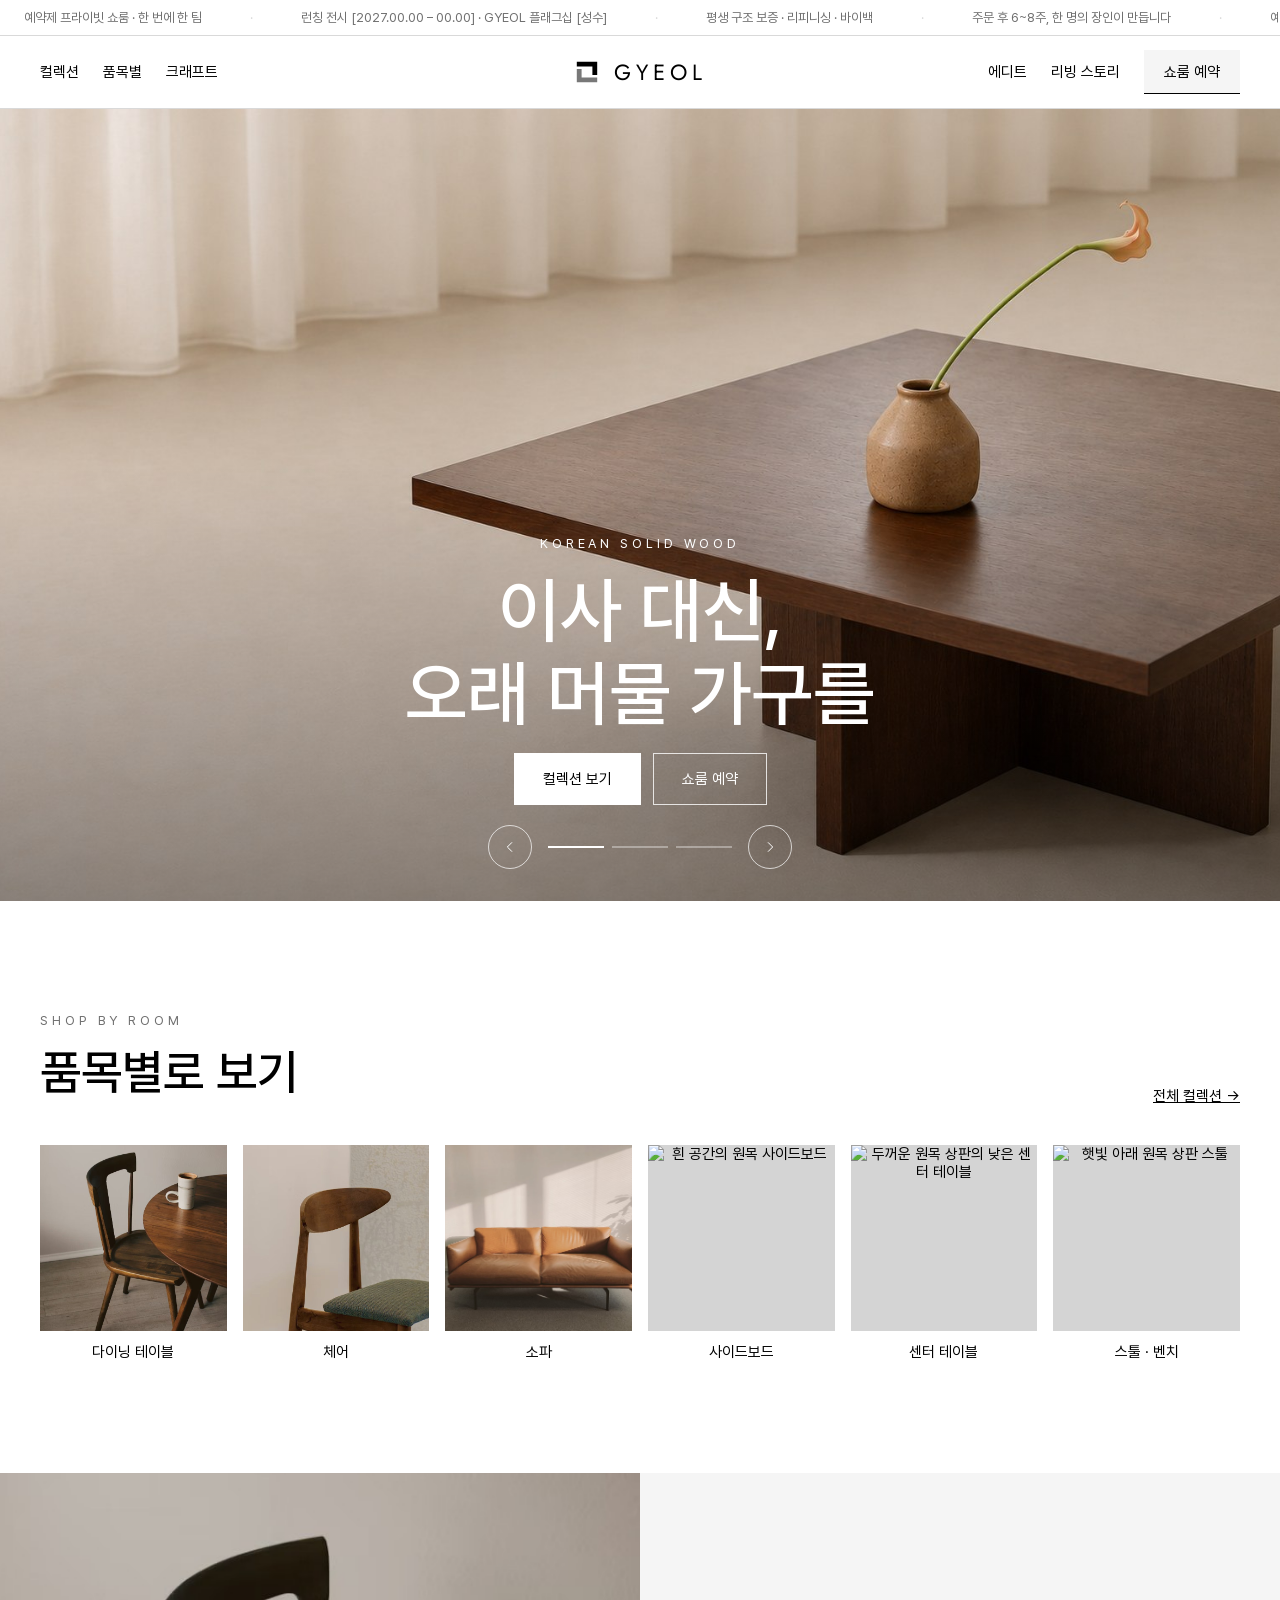
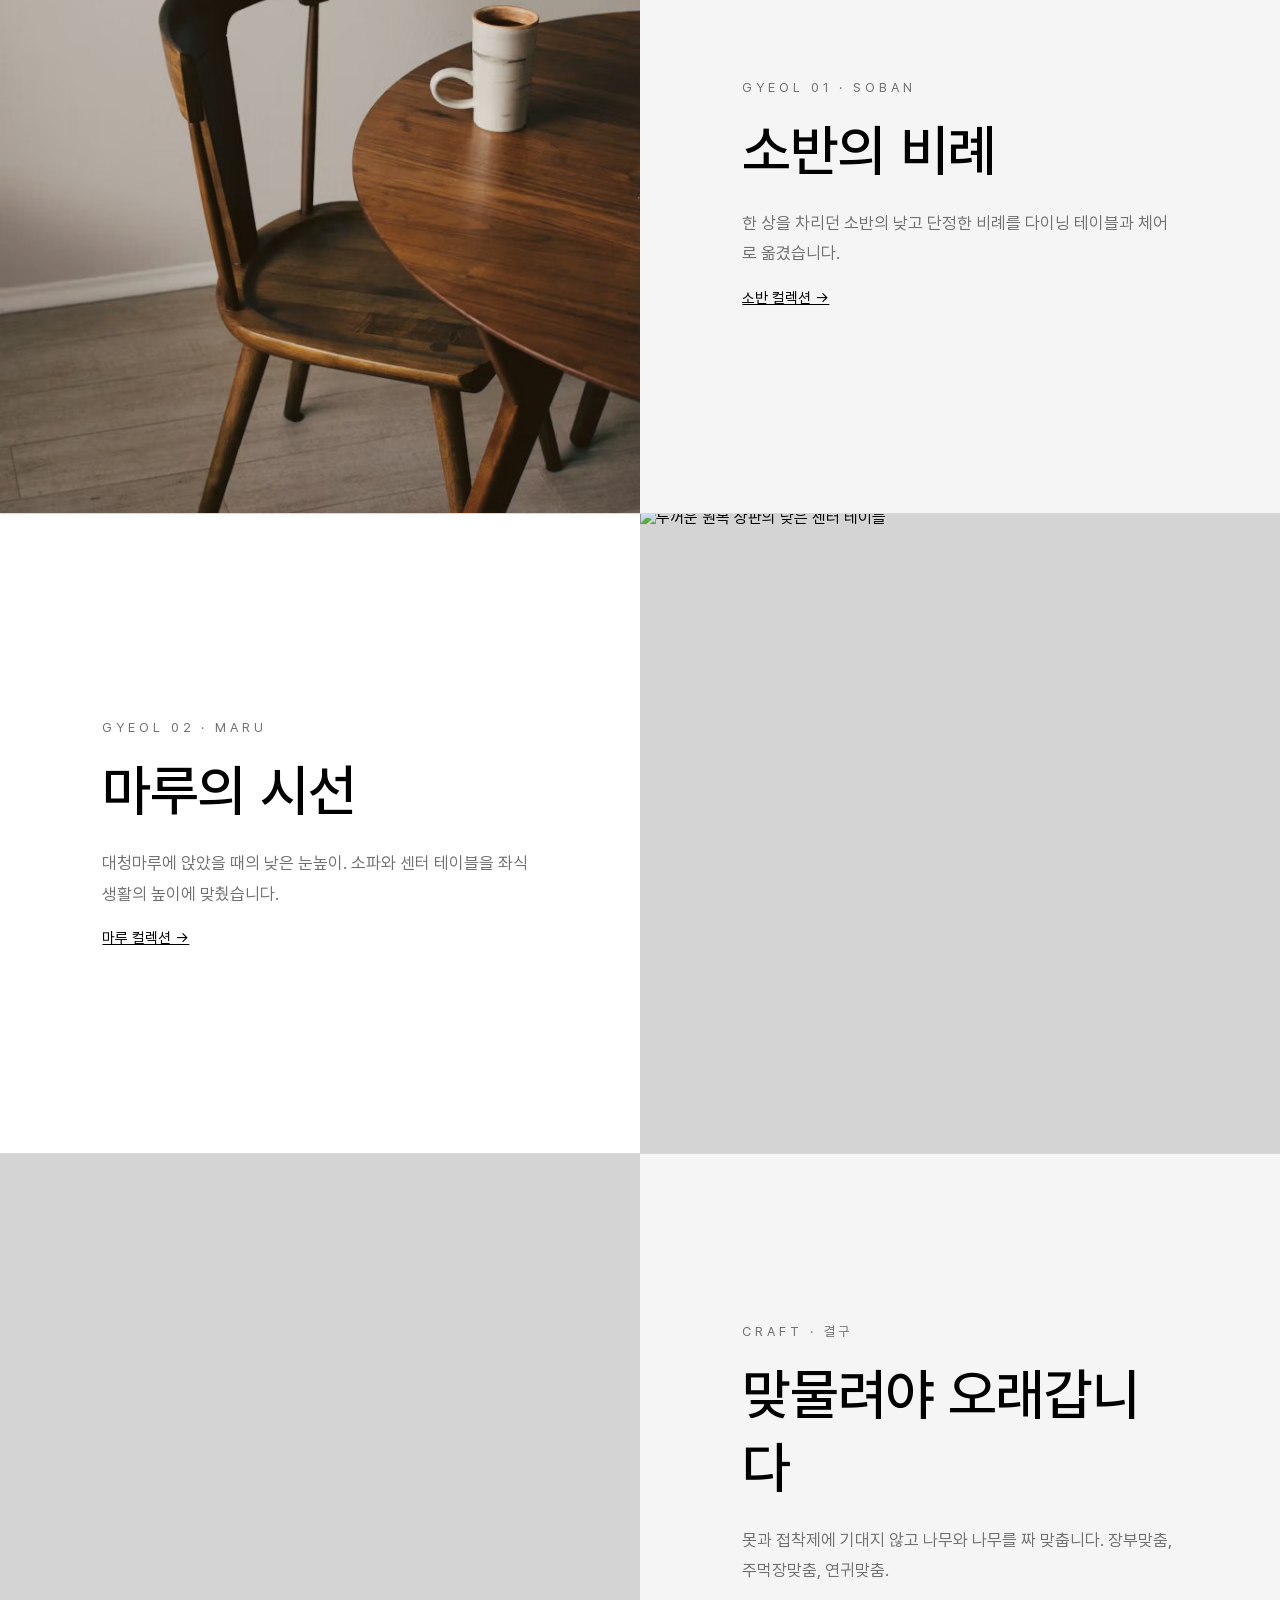
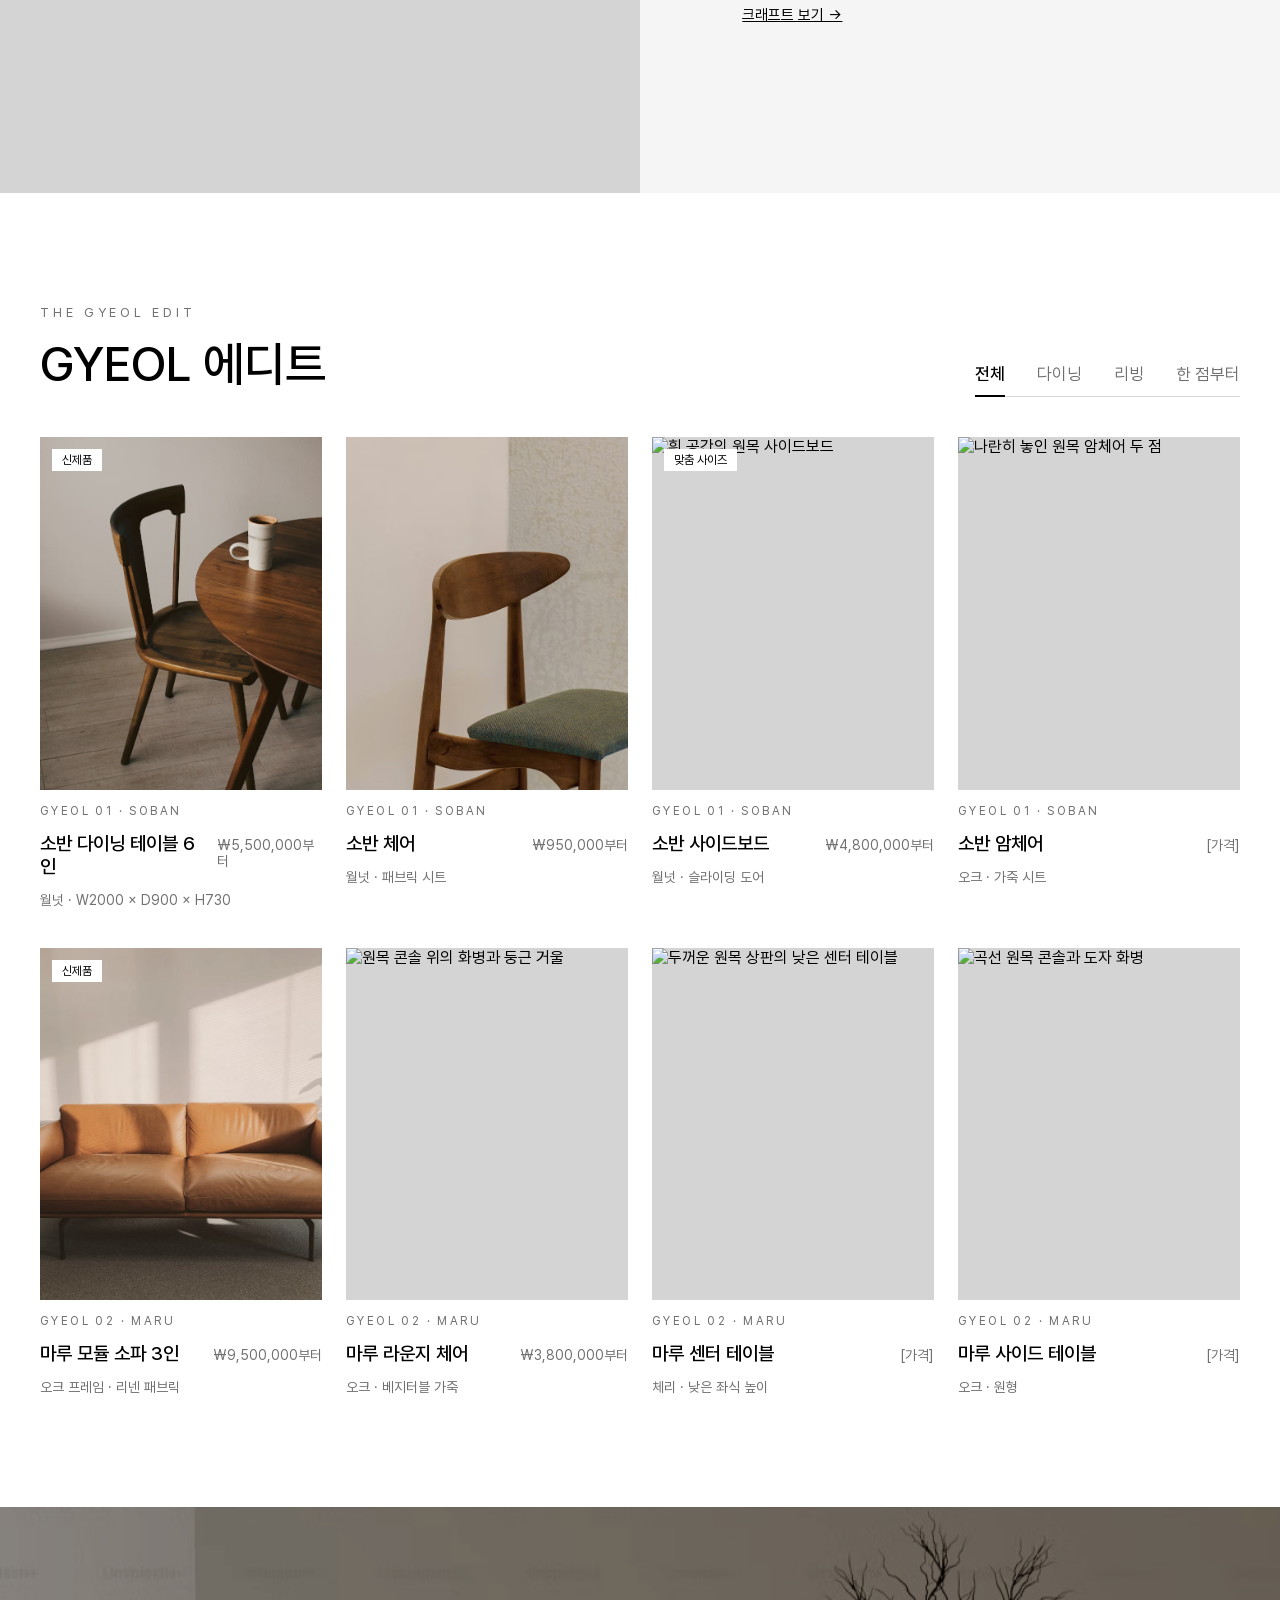
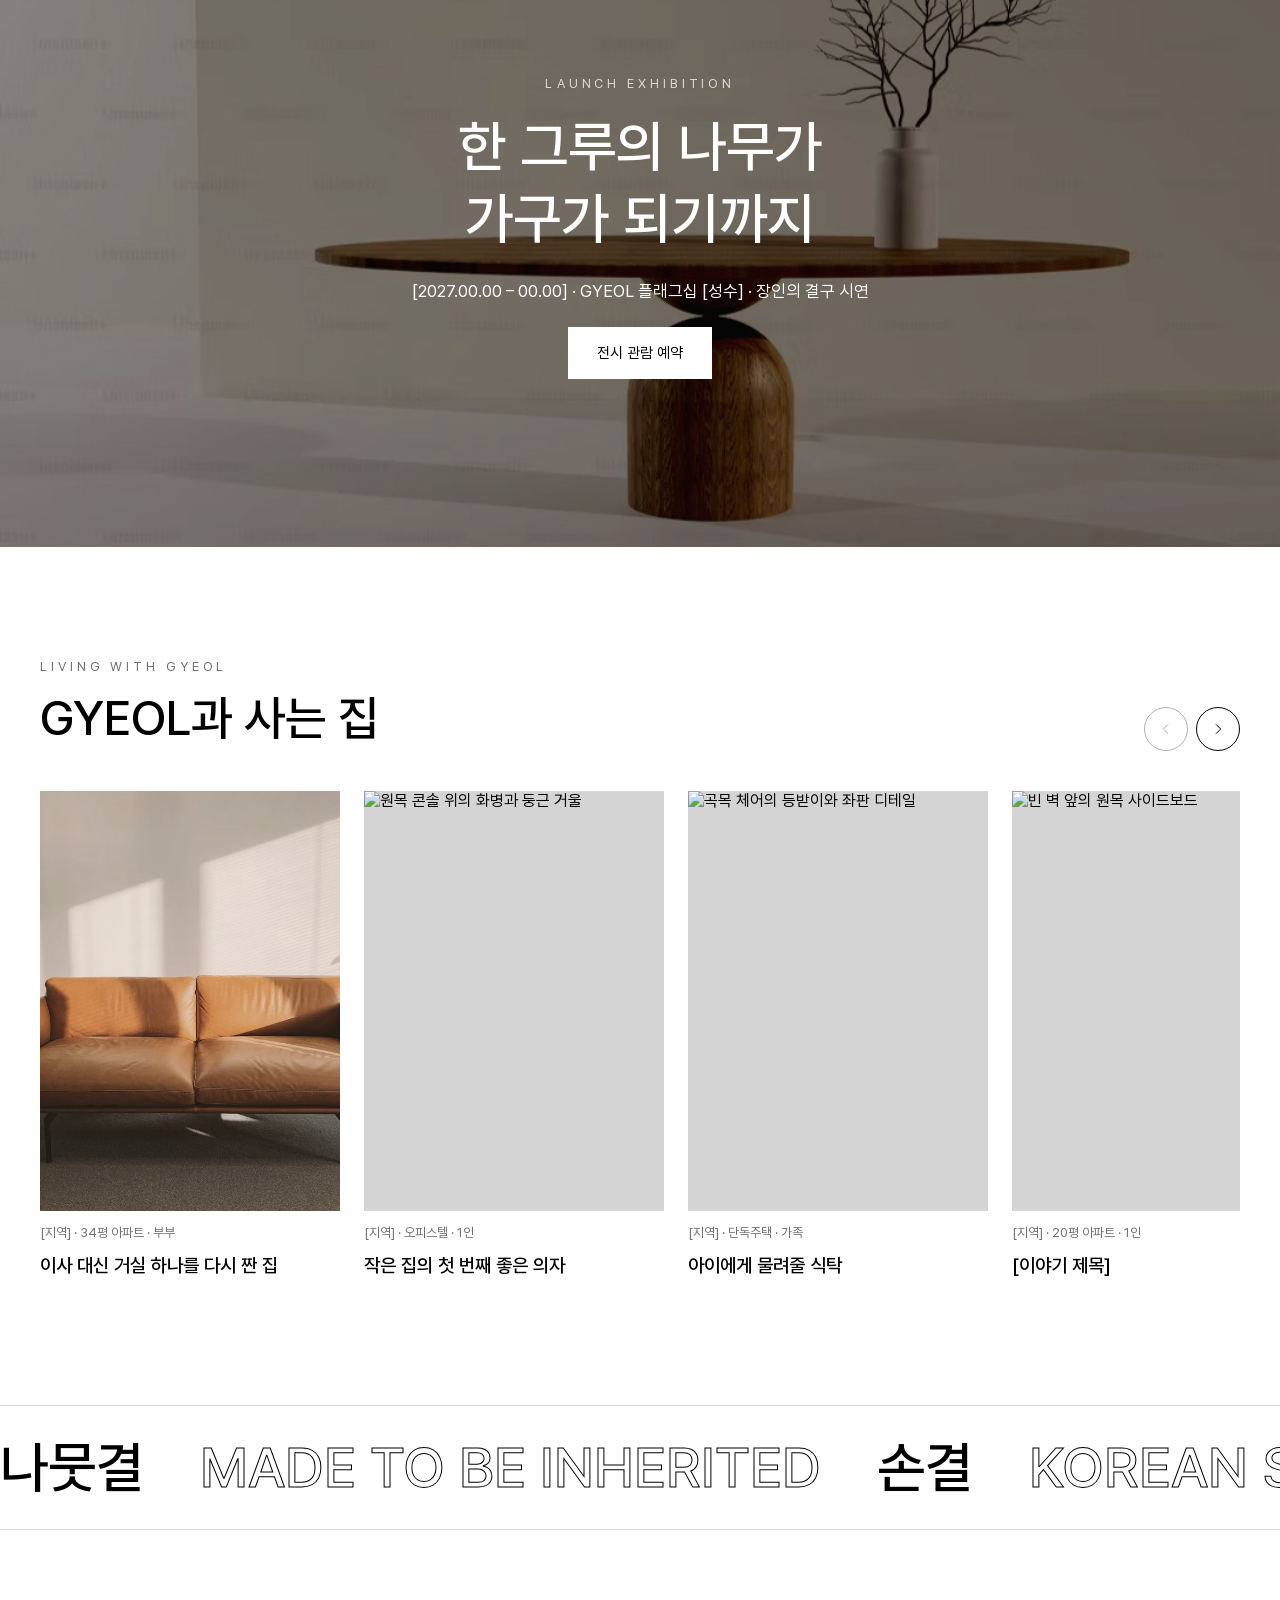
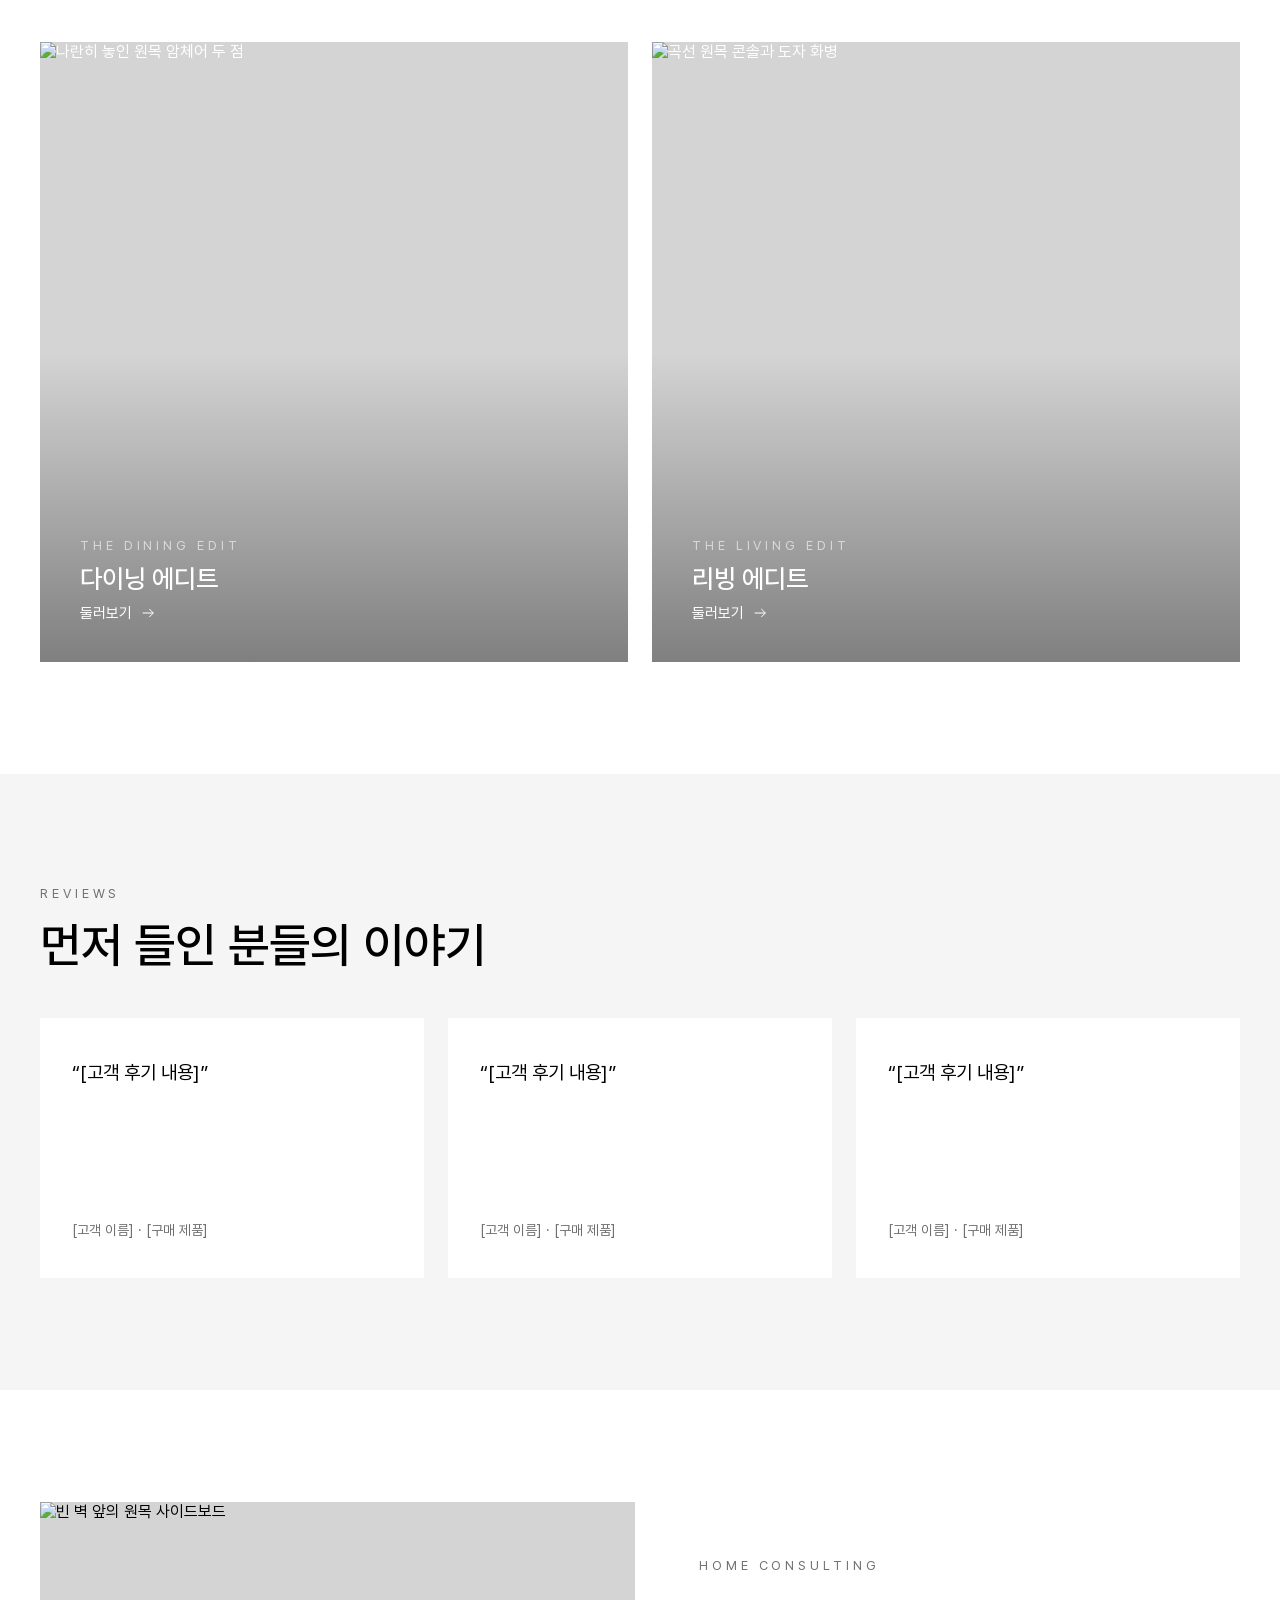
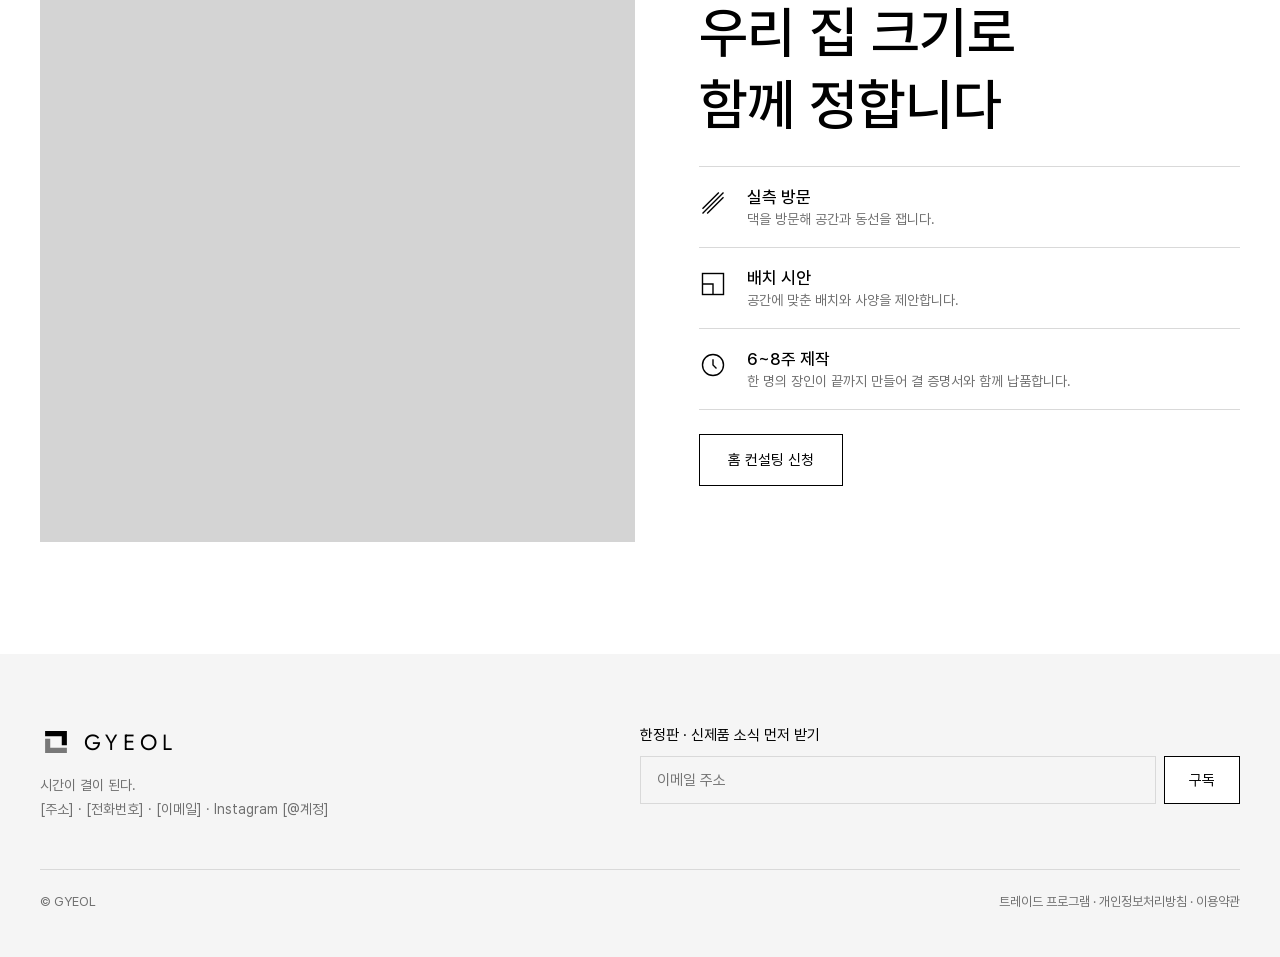
==== index-wonder.html @ b77c39f0 "GYEOL 사이트 복원본 첫 커밋 - index-wonder.html (레이아웃 B) + styles.css / wonder.css 원본 - motion.css / motion.j" ====
<!doctype html>
<html lang="ko">
<head>
<meta charset="utf-8">
<meta name="viewport" content="width=device-width, initial-scale=1">
<title>GYEOL — 한국 원목 가구 (레이아웃 B)</title>
<link rel="preconnect" href="https://fonts.googleapis.com">
<link rel="stylesheet" href="https://fonts.googleapis.com/css2?family=Jost:wght@400;500&amp;display=swap">
<link rel="stylesheet" href="css/styles.css">
<link rel="stylesheet" href="css/motion.css">
<link rel="stylesheet" href="css/wonder.css">
</head>
<body>

<div class="notice" aria-label="공지">
  <div class="notice__track">
    <div class="notice__group"><span>예약제 프라이빗 쇼룸 · 한 번에 한 팀</span><span>런칭 전시 [2027.00.00 – 00.00] · GYEOL 플래그십 [성수]</span><span>평생 구조 보증 · 리피니싱 · 바이백</span><span>주문 후 6~8주, 한 명의 장인이 만듭니다</span></div>
    <div class="notice__group" aria-hidden="true"><span>예약제 프라이빗 쇼룸 · 한 번에 한 팀</span><span>런칭 전시 [2027.00.00 – 00.00] · GYEOL 플래그십 [성수]</span><span>평생 구조 보증 · 리피니싱 · 바이백</span><span>주문 후 6~8주, 한 명의 장인이 만듭니다</span></div>
  </div>
</div>

<header class="w-header">
  <div class="container">
    <nav class="site-nav" aria-label="주 메뉴">
      <a href="collection.html">컬렉션</a>
      <a href="#depts">품목별</a>
      <a href="craft.html">크래프트</a>
    </nav>
    <a class="brand" href="index-wonder.html" aria-label="GYEOL 홈">
      <svg width="30" height="30" viewBox="0 0 100 100" aria-hidden="true"><path d="M16 16 H84 V60 H68 V32 H16 Z" fill="#000"/><path d="M16 40 H32 V68 H84 V84 H16 Z" fill="#787878"/></svg>
      <span class="wordmark">GYEOL</span>
    </a>
    <nav class="site-nav site-nav--right" aria-label="보조 메뉴">
      <a href="#edit">에디트</a>
      <a href="#stories">리빙 스토리</a>
      <a class="btn btn-underline" href="showroom.html">쇼룸 예약</a>
    </nav>
  </div>
</header>

<main>
  <!-- 히어로 슬라이드쇼 -->
  <section class="w-hero" aria-roledescription="carousel" aria-label="메인 이미지">
    <div class="w-slide is-active" aria-roledescription="slide" aria-label="1 / 3">
      <img src="assets/img/hero.jpg" alt="커튼이 드리운 빈 공간의 낮은 원목 테이블과 칼라 한 송이" style="object-position: 70% center">
      <div class="w-slide__copy">
        <div class="w-slide__eyebrow">KOREAN SOLID WOOD</div>
        <h1 class="w-slide__title">이사 대신,<br>오래 머물 가구를</h1>
        <div class="w-slide__actions"><a class="btn btn-light" href="collection.html">컬렉션 보기</a><a class="btn btn-ghost-light" href="showroom.html">쇼룸 예약</a></div>
      </div>
    </div>
    <div class="w-slide" aria-roledescription="slide" aria-label="2 / 3">
      <img src="assets/img/sofa.jpg" alt="햇살이 드는 벽 앞의 가죽 소파" style="object-position: center 55%">
      <div class="w-slide__copy">
        <div class="w-slide__eyebrow">GYEOL 02 · MARU</div>
        <h2 class="w-slide__title">대청마루의 시선,<br>낮고 넓게</h2>
        <div class="w-slide__actions"><a class="btn btn-light" href="collection.html">마루 컬렉션</a></div>
      </div>
    </div>
    <div class="w-slide" aria-roledescription="slide" aria-label="3 / 3">
      <img src="assets/img/oval-table.jpg" alt="조각 같은 받침의 타원형 원목 다이닝 테이블" style="object-position: center 60%">
      <div class="w-slide__copy">
        <div class="w-slide__eyebrow">GYEOL 01 · SOBAN</div>
        <h2 class="w-slide__title">소반의 비례로<br>짠 식탁</h2>
        <div class="w-slide__actions"><a class="btn btn-light" href="collection.html">소반 컬렉션</a></div>
      </div>
    </div>
    <div class="w-hero__nav">
      <button type="button" class="w-hero__arrow" data-dir="prev" aria-label="이전 이미지"><svg width="16" height="16" viewBox="0 0 24 24" fill="none" stroke="currentColor" stroke-width="1.5" aria-hidden="true"><path d="M15 5 L8 12 L15 19"/></svg></button>
      <div class="w-hero__bars">
        <button type="button" class="w-hero__bar" aria-label="1번 이미지" aria-current="true"></button>
        <button type="button" class="w-hero__bar" aria-label="2번 이미지" aria-current="false"></button>
        <button type="button" class="w-hero__bar" aria-label="3번 이미지" aria-current="false"></button>
      </div>
      <button type="button" class="w-hero__arrow" data-dir="next" aria-label="다음 이미지"><svg width="16" height="16" viewBox="0 0 24 24" fill="none" stroke="currentColor" stroke-width="1.5" aria-hidden="true"><path d="M9 5 L16 12 L9 19"/></svg></button>
    </div>
  </section>

  <!-- 품목별 -->
  <section id="depts" class="container section stack" style="gap: 40px">
    <div class="row-between">
      <div class="stack" style="gap: 12px"><div class="eyebrow">SHOP BY ROOM</div><h2 class="h2-sm">품목별로 보기</h2></div>
      <a class="text-link" href="collection.html">전체 컬렉션 →</a>
    </div>
    <div class="w-depts">
      <a class="w-dept card" href="collection.html"><div class="media"><img src="assets/img/dining.jpg" alt="원목 원형 테이블과 다이닝 체어"></div>다이닝 테이블</a>
      <a class="w-dept card" href="collection.html"><div class="media"><img src="assets/img/chair.jpg" alt="초록 패브릭 시트의 원목 체어" style="object-position: center 70%"></div>체어</a>
      <a class="w-dept card" href="collection.html"><div class="media"><img src="assets/img/sofa.jpg" alt="햇살이 드는 벽 앞의 가죽 소파"></div>소파</a>
      <a class="w-dept card" href="collection.html"><div class="media"><img src="assets/img/sideboard.jpg" alt="흰 공간의 원목 사이드보드"></div>사이드보드</a>
      <a class="w-dept card" href="collection.html"><div class="media"><img src="assets/img/coffee-table.jpg" alt="두꺼운 원목 상판의 낮은 센터 테이블"></div>센터 테이블</a>
      <a class="w-dept card" href="collection.html"><div class="media"><img src="assets/img/stools.jpg" alt="햇빛 아래 원목 상판 스툴"></div>스툴 · 벤치</a>
    </div>
  </section>

  <!-- 좌우 교차 띠 -->
  <section aria-label="컬렉션 이야기">
    <div class="w-band">
      <div class="w-band__media"><img data-parallax="16" src="assets/img/dining.jpg" alt="원목 원형 테이블과 다이닝 체어"></div>
      <div class="w-band__copy bg-surface">
        <div class="eyebrow">GYEOL 01 · SOBAN</div>
        <h2 class="h2">소반의 비례</h2>
        <p class="body">한 상을 차리던 소반의 낮고 단정한 비례를 다이닝 테이블과 체어로 옮겼습니다.</p>
        <a class="text-link" href="collection.html" style="align-self: flex-start">소반 컬렉션 →</a>
      </div>
    </div>
    <div class="w-band w-band--flip">
      <div class="w-band__media"><img data-parallax="16" src="assets/img/coffee-table.jpg" alt="두꺼운 원목 상판의 낮은 센터 테이블"></div>
      <div class="w-band__copy">
        <div class="eyebrow">GYEOL 02 · MARU</div>
        <h2 class="h2">마루의 시선</h2>
        <p class="body">대청마루에 앉았을 때의 낮은 눈높이. 소파와 센터 테이블을 좌식 생활의 높이에 맞췄습니다.</p>
        <a class="text-link" href="collection.html" style="align-self: flex-start">마루 컬렉션 →</a>
      </div>
    </div>
    <div class="w-band">
      <div class="w-band__media"><img data-parallax="16" src="assets/img/table-grain.jpg" alt="원목 센터 테이블의 모서리와 나뭇결"></div>
      <div class="w-band__copy bg-surface">
        <div class="eyebrow">CRAFT · 결구</div>
        <h2 class="h2">맞물려야 오래갑니다</h2>
        <p class="body">못과 접착제에 기대지 않고 나무와 나무를 짜 맞춥니다. 장부맞춤, 주먹장맞춤, 연귀맞춤.</p>
        <a class="text-link" href="craft.html" style="align-self: flex-start">크래프트 보기 →</a>
      </div>
    </div>
  </section>

  <!-- 탭 제품 그리드 -->
  <section id="edit" class="container section stack" style="gap: 40px">
    <div class="row-between">
      <div class="stack" style="gap: 12px"><div class="eyebrow">THE GYEOL EDIT</div><h2 class="h2-sm">GYEOL 에디트</h2></div>
      <div class="w-tabs" role="tablist" aria-label="제품 분류">
        <button type="button" role="tab" class="w-tab" data-filter="all" aria-selected="true">전체</button>
        <button type="button" role="tab" class="w-tab" data-filter="dining" aria-selected="false">다이닝</button>
        <button type="button" role="tab" class="w-tab" data-filter="living" aria-selected="false">리빙</button>
        <button type="button" role="tab" class="w-tab" data-filter="first" aria-selected="false">한 점부터</button>
      </div>
    </div>
    <div class="w-products">
      <a class="w-product card" href="showroom.html" data-tags="dining"><div class="media"><span class="w-badge">신제품</span><img src="assets/img/dining.jpg" alt="원목 원형 테이블과 다이닝 체어"><img class="alt" src="assets/img/oval-table.jpg" alt=""></div><div class="line">GYEOL 01 · SOBAN</div><div class="title-row"><div class="h4">소반 다이닝 테이블 6인</div><div class="meta">₩5,500,000부터</div></div><div class="meta">월넛 · W2000 × D900 × H730</div></a>
      <a class="w-product card" href="showroom.html" data-tags="dining first"><div class="media"><img src="assets/img/chair.jpg" alt="초록 패브릭 시트의 원목 체어" style="object-position: center 70%"><img class="alt" src="assets/img/bentwood.jpg" alt=""></div><div class="line">GYEOL 01 · SOBAN</div><div class="title-row"><div class="h4">소반 체어</div><div class="meta">₩950,000부터</div></div><div class="meta">월넛 · 패브릭 시트</div></a>
      <a class="w-product card" href="showroom.html" data-tags="dining"><div class="media"><span class="w-badge">맞춤 사이즈</span><img src="assets/img/sideboard.jpg" alt="흰 공간의 원목 사이드보드"><img class="alt" src="assets/img/sideboard-room.jpg" alt=""></div><div class="line">GYEOL 01 · SOBAN</div><div class="title-row"><div class="h4">소반 사이드보드</div><div class="meta">₩4,800,000부터</div></div><div class="meta">월넛 · 슬라이딩 도어</div></a>
      <a class="w-product card" href="showroom.html" data-tags="dining"><div class="media"><img src="assets/img/armchairs.jpg" alt="나란히 놓인 원목 암체어 두 점"><img class="alt" src="assets/img/chair.jpg" alt=""></div><div class="line">GYEOL 01 · SOBAN</div><div class="title-row"><div class="h4">소반 암체어</div><div class="meta">[가격]</div></div><div class="meta">오크 · 가죽 시트</div></a>
      <a class="w-product card" href="showroom.html" data-tags="living"><div class="media"><span class="w-badge">신제품</span><img src="assets/img/sofa.jpg" alt="햇살이 드는 벽 앞의 가죽 소파"><img class="alt" src="assets/img/coffee-table.jpg" alt=""></div><div class="line">GYEOL 02 · MARU</div><div class="title-row"><div class="h4">마루 모듈 소파 3인</div><div class="meta">₩9,500,000부터</div></div><div class="meta">오크 프레임 · 리넨 패브릭</div></a>
      <a class="w-product card" href="showroom.html" data-tags="living first"><div class="media"><img src="assets/img/console-top.jpg" alt="원목 콘솔 위의 화병과 둥근 거울"><img class="alt" src="assets/img/console.jpg" alt=""></div><div class="line">GYEOL 02 · MARU</div><div class="title-row"><div class="h4">마루 라운지 체어</div><div class="meta">₩3,800,000부터</div></div><div class="meta">오크 · 베지터블 가죽</div></a>
      <a class="w-product card" href="showroom.html" data-tags="living"><div class="media"><img src="assets/img/coffee-table.jpg" alt="두꺼운 원목 상판의 낮은 센터 테이블"><img class="alt" src="assets/img/table-grain.jpg" alt=""></div><div class="line">GYEOL 02 · MARU</div><div class="title-row"><div class="h4">마루 센터 테이블</div><div class="meta">[가격]</div></div><div class="meta">체리 · 낮은 좌식 높이</div></a>
      <a class="w-product card" href="showroom.html" data-tags="living first"><div class="media"><img src="assets/img/console.jpg" alt="곡선 원목 콘솔과 도자 화병"><img class="alt" src="assets/img/stools.jpg" alt=""></div><div class="line">GYEOL 02 · MARU</div><div class="title-row"><div class="h4">마루 사이드 테이블</div><div class="meta">[가격]</div></div><div class="meta">오크 · 원형</div></a>
    </div>
  </section>

  <!-- 풀폭 배너 -->
  <section class="w-banner">
    <img data-parallax="20" src="assets/img/oval-table.jpg" alt="" style="object-position: center 60%">
    <div class="w-banner__copy">
      <div class="eyebrow" style="color: var(--line)">LAUNCH EXHIBITION</div>
      <h2 class="h2">한 그루의 나무가<br>가구가 되기까지</h2>
      <p style="font-size: 17px; line-height: 1.8">[2027.00.00 – 00.00] · GYEOL 플래그십 [성수] · 장인의 결구 시연</p>
      <a class="btn btn-light" href="showroom.html">전시 관람 예약</a>
    </div>
  </section>

  <!-- 가로 스크롤 리빙 스토리 -->
  <section id="stories" class="container section stack" style="gap: 40px" data-scroller>
    <div class="row-between">
      <div class="stack" style="gap: 12px"><div class="eyebrow">LIVING WITH GYEOL</div><h2 class="h2-sm">GYEOL과 사는 집</h2></div>
      <div class="w-scroll-btns">
        <button type="button" class="w-scroll-btn" data-dir="prev" aria-label="이전 이야기"><svg width="16" height="16" viewBox="0 0 24 24" fill="none" stroke="currentColor" stroke-width="1.5" aria-hidden="true"><path d="M15 5 L8 12 L15 19"/></svg></button>
        <button type="button" class="w-scroll-btn" data-dir="next" aria-label="다음 이야기"><svg width="16" height="16" viewBox="0 0 24 24" fill="none" stroke="currentColor" stroke-width="1.5" aria-hidden="true"><path d="M9 5 L16 12 L9 19"/></svg></button>
      </div>
    </div>
    <div class="w-scroller">
      <a class="card" href="#stories"><div class="media"><img src="assets/img/sofa.jpg" alt="햇살이 드는 벽 앞의 가죽 소파"></div><div class="meta" style="font-size: 13px">[지역] · 34평 아파트 · 부부</div><div style="font-size: 19px; font-weight: 500">이사 대신 거실 하나를 다시 짠 집</div></a>
      <a class="card" href="#stories"><div class="media"><img src="assets/img/console-top.jpg" alt="원목 콘솔 위의 화병과 둥근 거울"></div><div class="meta" style="font-size: 13px">[지역] · 오피스텔 · 1인</div><div style="font-size: 19px; font-weight: 500">작은 집의 첫 번째 좋은 의자</div></a>
      <a class="card" href="#stories"><div class="media"><img src="assets/img/bentwood.jpg" alt="곡목 체어의 등받이와 좌판 디테일"></div><div class="meta" style="font-size: 13px">[지역] · 단독주택 · 가족</div><div style="font-size: 19px; font-weight: 500">아이에게 물려줄 식탁</div></a>
      <a class="card" href="#stories"><div class="media"><img src="assets/img/sideboard-room.jpg" alt="빈 벽 앞의 원목 사이드보드"></div><div class="meta" style="font-size: 13px">[지역] · 20평 아파트 · 1인</div><div style="font-size: 19px; font-weight: 500">[이야기 제목]</div></a>
      <a class="card" href="#stories"><div class="media"><img src="assets/img/armchairs.jpg" alt="나란히 놓인 원목 암체어 두 점"></div><div class="meta" style="font-size: 13px">[지역] · 주택 · 부부</div><div style="font-size: 19px; font-weight: 500">[이야기 제목]</div></a>
    </div>
  </section>

  <!-- 키워드 띠 -->
  <div class="w-ticker" aria-label="GYEOL 키워드">
    <div class="w-ticker__track">
      <div class="w-ticker__group"><span>나뭇결</span><span>MADE TO BE INHERITED</span><span>손결</span><span>KOREAN SOLID WOOD</span><span>마음결</span><span>ONE MAKER</span></div>
      <div class="w-ticker__group" aria-hidden="true"><span>나뭇결</span><span>MADE TO BE INHERITED</span><span>손결</span><span>KOREAN SOLID WOOD</span><span>마음결</span><span>ONE MAKER</span></div>
    </div>
  </div>

  <!-- 2단 피처 -->
  <section class="container section">
    <div class="w-features">
      <a class="w-feature" href="collection.html">
        <div class="media"><img src="assets/img/armchairs.jpg" alt="나란히 놓인 원목 암체어 두 점"></div>
        <div class="w-feature__copy"><div class="eyebrow" style="color: var(--line)">THE DINING EDIT</div><div class="h3" style="font-weight: 500">다이닝 에디트</div><span class="more">둘러보기 <svg width="16" height="16" viewBox="0 0 24 24" fill="none" stroke="currentColor" stroke-width="1.5" aria-hidden="true"><path d="M4 12 H20 M14 6 L20 12 L14 18"/></svg></span></div>
      </a>
      <a class="w-feature" href="collection.html">
        <div class="media"><img src="assets/img/console.jpg" alt="곡선 원목 콘솔과 도자 화병"></div>
        <div class="w-feature__copy"><div class="eyebrow" style="color: var(--line)">THE LIVING EDIT</div><div class="h3" style="font-weight: 500">리빙 에디트</div><span class="more">둘러보기 <svg width="16" height="16" viewBox="0 0 24 24" fill="none" stroke="currentColor" stroke-width="1.5" aria-hidden="true"><path d="M4 12 H20 M14 6 L20 12 L14 18"/></svg></span></div>
      </a>
    </div>
  </section>

  <!-- 후기 -->
  <section class="bg-surface">
    <div class="container section stack" style="gap: 40px">
      <div class="stack" style="gap: 12px"><div class="eyebrow">REVIEWS</div><h2 class="h2-sm">먼저 들인 분들의 이야기</h2></div>
      <div class="w-quotes">
        <figure class="w-quote card" style="margin: 0"><blockquote>“[고객 후기 내용]”</blockquote><figcaption>[고객 이름] · [구매 제품]</figcaption></figure>
        <figure class="w-quote card" style="margin: 0"><blockquote>“[고객 후기 내용]”</blockquote><figcaption>[고객 이름] · [구매 제품]</figcaption></figure>
        <figure class="w-quote card" style="margin: 0"><blockquote>“[고객 후기 내용]”</blockquote><figcaption>[고객 이름] · [구매 제품]</figcaption></figure>
      </div>
    </div>
  </section>

  <!-- 상담 -->
  <section class="container section">
    <div class="w-atelier">
      <div class="media"><img src="assets/img/sideboard-room.jpg" alt="빈 벽 앞의 원목 사이드보드"></div>
      <div class="stack" style="gap: 24px">
        <div class="eyebrow">HOME CONSULTING</div>
        <h2 class="h2">우리 집 크기로<br>함께 정합니다</h2>
        <div class="w-services">
          <div class="w-service"><svg width="28" height="28" viewBox="0 0 24 24" fill="none" stroke="currentColor" stroke-width="1.2" aria-hidden="true"><path d="M3 21 L21 3 M7 21 L21 7 M3 17 L17 3"/></svg><div><div class="t">실측 방문</div><div class="d">댁을 방문해 공간과 동선을 잽니다.</div></div></div>
          <div class="w-service"><svg width="28" height="28" viewBox="0 0 24 24" fill="none" stroke="currentColor" stroke-width="1.2" aria-hidden="true"><rect x="3" y="3" width="18" height="18"/><path d="M3 12 H12 V21"/></svg><div><div class="t">배치 시안</div><div class="d">공간에 맞춘 배치와 사양을 제안합니다.</div></div></div>
          <div class="w-service"><svg width="28" height="28" viewBox="0 0 24 24" fill="none" stroke="currentColor" stroke-width="1.2" aria-hidden="true"><circle cx="12" cy="12" r="9"/><path d="M12 7 V12 L15 15"/></svg><div><div class="t">6~8주 제작</div><div class="d">한 명의 장인이 끝까지 만들어 결 증명서와 함께 납품합니다.</div></div></div>
        </div>
        <div><a class="btn btn-primary" href="showroom.html">홈 컨설팅 신청</a></div>
      </div>
    </div>
  </section>
</main>

<footer class="site-footer">
  <div class="container">
    <div style="display: flex; flex-wrap: wrap; justify-content: space-between; gap: 40px">
      <div class="stack" style="gap: 16px; flex: 1 1 320px">
        <div class="brand"><svg width="32" height="32" viewBox="0 0 100 100" aria-hidden="true"><path d="M16 16 H84 V60 H68 V32 H16 Z" fill="#000"/><path d="M16 40 H32 V68 H84 V84 H16 Z" fill="#787878"/></svg><span class="wordmark">GYEOL</span></div>
        <p style="font-size: 14px; line-height: 1.7">시간이 결이 된다.<br>[주소] · [전화번호] · [이메일] · Instagram [@계정]</p>
      </div>
      <form class="stack" style="gap: 12px; flex: 1 1 360px" onsubmit="event.preventDefault()">
        <label for="news" style="font-size: 15px; color: var(--black)">한정판 · 신제품 소식 먼저 받기</label>
        <div style="display: flex; gap: 8px; flex-wrap: wrap">
          <input id="news" class="input" type="email" placeholder="이메일 주소" style="flex: 1 1 200px; background: transparent; padding: 0 16px">
          <button type="submit" class="btn btn-primary" style="min-height: 48px; padding: 0 24px">구독</button>
        </div>
      </form>
    </div>
    <div class="legal"><span>© GYEOL</span><span>트레이드 프로그램 · 개인정보처리방침 · 이용약관</span></div>
  </div>
</footer>

<script src="js/motion.js"></script>
<script src="js/wonder.js"></script>
</body>
</html>
---- css/styles.css ----
/* GYEOL — monochrome design system
   Black is for type and lines only; surfaces are white and light gray. Radius 0. */

@font-face { font-family: 'Pretendard'; src: url(../assets/fonts/Pretendard-Regular.woff2) format('woff2'); font-weight: 400; font-style: normal; font-display: swap; }
@font-face { font-family: 'Pretendard'; src: url(../assets/fonts/Pretendard-Medium.woff2) format('woff2'); font-weight: 500; font-style: normal; font-display: swap; }

:root {
  --black: #000000;      /* titles, emphasis, lines, borders */
  --sub: #707070;        /* labels, descriptions, prices, specs */
  --image: #D4D4D4;      /* empty image slot */
  --line: #D9D9D9;       /* dividers, input borders */
  --selected: #E0E0E0;   /* selected tab / time chip */
  --surface: #F5F5F5;    /* header, alternating sections, cards */
  --white: #FFFFFF;      /* base background, button face */
  --logo-gray: #787878;

  --font: 'Pretendard', system-ui, -apple-system, sans-serif;
  --font-wordmark: 'Jost', sans-serif;

  --max: 1360px;
  --gutter: 40px;
  --section-y: 112px;
}

*, *::before, *::after { box-sizing: border-box; }
[hidden] { display: none !important; }
body { margin: 0; background: var(--white); color: var(--black); font-family: var(--font); }
h1, h2, h3 { font-weight: 500; margin: 0; }
p { margin: 0; }
a { color: var(--black); }
a:hover { color: var(--sub); }
img { display: block; }
button, input, textarea { font-family: inherit; color: inherit; }

/* ---------- layout ---------- */
.container { max-width: var(--max); margin: 0 auto; padding-left: var(--gutter); padding-right: var(--gutter); }
.section { padding-top: var(--section-y); padding-bottom: var(--section-y); }
.bg-surface { background: var(--surface); }
.stack { display: flex; flex-direction: column; }
.row-between { display: flex; flex-wrap: wrap; justify-content: space-between; align-items: flex-end; gap: 24px; }
.split { display: flex; flex-wrap: wrap; gap: 64px; align-items: center; }

/* ---------- type ---------- */
.eyebrow { font-size: 13px; letter-spacing: 0.3em; color: var(--sub); }
.h-display { font-size: 78px; line-height: 1.12; }
.h1 { font-size: 56px; line-height: 1.2; }
.h2 { font-size: 56px; line-height: 1.3; }
.h2-sm { font-size: 48px; line-height: 1.35; }
.h3 { font-size: 26px; }
.h4 { font-size: 19px; font-weight: 500; }
.body { font-size: 17px; line-height: 1.8; color: var(--sub); }
.meta { font-size: 14px; color: var(--sub); }
.sub { color: var(--sub); }
.text-link { font-size: 15px; }

/* ---------- media ---------- */
.media { position: relative; overflow: hidden; background: var(--image); }
.media > img { position: absolute; inset: 0; width: 100%; height: 100%; object-fit: cover; object-position: center; z-index: 0; }

/* ---------- header ---------- */
.site-header { border-bottom: 1px solid var(--line); }
.site-header--surface { background: var(--surface); }
.site-header .container { padding-top: 20px; padding-bottom: 20px; display: flex; flex-wrap: wrap; align-items: center; justify-content: space-between; gap: 16px; }
.brand { display: flex; align-items: center; gap: 12px; text-decoration: none; color: var(--black); }
.wordmark { font-family: var(--font-wordmark); font-size: 22px; letter-spacing: 0.24em; }
.site-nav { display: flex; flex-wrap: wrap; align-items: center; gap: 28px; font-size: 15px; }
.site-nav a { text-decoration: none; }
.site-nav a[aria-current="page"]:not(.btn) { border-bottom: 2px solid var(--black); padding-bottom: 4px; }

/* ---------- buttons ---------- */
.btn { display: inline-flex; align-items: center; text-decoration: none; color: var(--black); font-size: 15px; font-weight: 400; cursor: pointer; min-height: 52px; padding: 16px 28px; border: 1px solid transparent; background: transparent; }
.btn-primary { background: var(--white); border-color: var(--black); }            /* white face + 1px black border */
.btn-outline { border-color: var(--black); }
.btn-underline { min-height: 44px; padding: 12px 20px; background: var(--surface); border-width: 0 0 1px; border-color: var(--black); }
.btn-ghost { }
.btn-block { width: 100%; justify-content: center; font-size: 16px; min-height: 56px; }

/* tabs / chips: selected = #E0E0E0 + Medium */
.chip { min-height: 44px; padding: 0 20px; font-size: 15px; cursor: pointer; border: 1px solid var(--black); background: var(--white); color: var(--black); }
.chip[aria-selected="true"], .chip[aria-pressed="true"] { background: var(--selected); font-weight: 500; }
.chip--time { min-width: 88px; padding: 0 16px; }
.chip--card { min-height: 84px; padding: 16px; text-align: left; display: flex; flex-direction: column; gap: 6px; }
.chip--card .t { font-size: 16px; font-weight: 500; }
.chip--card .d { font-size: 13px; }

/* inputs */
.field { display: flex; flex-direction: column; gap: 8px; }
.field label { font-size: 14px; }
.input { min-height: 48px; padding: 0 14px; border: 1px solid var(--line); background: var(--white); font-size: 15px; border-radius: 0; }
textarea.input { padding: 12px 14px; resize: vertical; }

/* play button */
.play { position: relative; z-index: 1; width: 72px; height: 72px; border-radius: 50%; border: 1px solid var(--black); background: rgba(255,255,255,0.9); display: flex; align-items: center; justify-content: center; cursor: pointer; }
.play--lg { width: 88px; height: 88px; }

/* lists & blocks */
.list { display: flex; flex-direction: column; border-top: 1px solid var(--line); }
.list-row { display: flex; justify-content: space-between; padding: 16px 0; border-bottom: 1px solid var(--line); font-size: 15px; }
.value-block { display: flex; flex-direction: column; gap: 12px; border-top: 2px solid var(--black); padding-top: 24px; }
.value-block .t { font-size: 21px; font-weight: 500; }
.value-block .d { font-size: 15px; line-height: 1.7; color: var(--sub); }
.grid-auto { display: grid; gap: 32px; grid-template-columns: repeat(auto-fit, minmax(300px, 1fr)); }

/* cards */
.card { text-decoration: none; color: var(--black); display: flex; flex-direction: column; gap: 14px; }
.card:hover { color: var(--black); }
.card .media { height: 360px; }

/* CTA band */
.cta-band .container { padding-top: 88px; padding-bottom: 88px; display: flex; flex-wrap: wrap; justify-content: space-between; align-items: center; gap: 32px; }
.cta-band h2 { font-size: 56px; }
.cta-band p { font-size: 16px; color: var(--sub); margin-top: 10px; }

/* footer */
.site-footer { background: var(--surface); color: var(--sub); }
.site-footer .container { padding-top: 72px; padding-bottom: 48px; display: flex; flex-direction: column; gap: 48px; }
.site-footer .legal { display: flex; flex-wrap: wrap; justify-content: space-between; gap: 16px; border-top: 1px solid var(--line); padding-top: 24px; font-size: 13px; }

/* ---------- Home ---------- */
.hero { position: relative; min-height: 760px; display: flex; flex-direction: column; justify-content: space-between; background: var(--image); overflow: hidden; }
.hero > img { position: absolute; inset: 0; width: 100%; height: 100%; object-fit: cover; object-position: 70% center; }
.hero::before { content: ""; position: absolute; inset: 0; background: linear-gradient(90deg, rgba(0,0,0,0.2) 0%, rgba(0,0,0,0) 100%); }
.hero__copy, .hero__actions { position: relative; z-index: 1; padding: 40px 44px; display: flex; flex-direction: column; gap: 22px; color: var(--surface); }
.hero__actions { padding-top: 0; padding-bottom: 56px; gap: 16px; }
.hero__eyebrow { font-size: 14px; color: var(--image); }
.hero__lead { font-size: 24px; line-height: 1.7; max-width: 640px; }
.hero__links { display: flex; flex-wrap: wrap; align-items: center; gap: 32px; }
.hero__links a { color: var(--surface); text-decoration: none; padding: 12px 0; min-height: 44px; display: inline-flex; align-items: center; }
.hero__links a:first-child { border-bottom: 1px solid var(--image); }
.hero__links a:hover { color: var(--white); }
.hero__note { font-size: 12px; color: var(--image); }

.entry { position: relative; display: flex; flex-direction: column; text-decoration: none; color: var(--white); }
.entry:hover { color: var(--white); }
.entry__pair { display: flex; flex-wrap: wrap; }
.entry__pair .media { height: 560px; }
.entry__pair .media::after { content: ""; position: absolute; inset: 0; background: linear-gradient(to top, rgba(0,0,0,0.2) 0%, rgba(0,0,0,0) 90%); }
.entry__caption { position: absolute; left: 40px; right: 40px; bottom: 40px; z-index: 1; display: flex; flex-wrap: wrap; justify-content: space-between; align-items: flex-end; gap: 16px; font-size: 16px; }
.entry__caption small { display: block; margin-top: 6px; font-size: 14px; }
.entries { display: flex; flex-direction: column; gap: 13px; }

.fp-row { display: flex; flex-wrap: wrap; }
.fp-row > * { flex: 1 1 300px; }
.fp-row > .wide { flex: 1.35 1 400px; }
.fp-row .media { height: 640px; display: block; }
.fp-next { display: flex !important; align-items: center; justify-content: center; text-decoration: none; text-align: center; }
.fp-next::after { content: ""; position: absolute; inset: 0; background: rgba(255,255,255,0.55); z-index: 1; }
.fp-next > div { position: relative; z-index: 2; display: flex; flex-direction: column; gap: 6px; }
.price-list { display: flex; flex-direction: column; gap: 18px; }
.price-list .n { font-size: 13px; line-height: 1.4; color: var(--sub); }
.price-list .p { font-size: 16px; line-height: 1.4; margin-top: 4px; }
.fp-meta { display: flex; flex-direction: column; gap: 2px; font-size: 13px; text-decoration: none; }

/* ---------- Collection ---------- */
.product-grid { display: grid; grid-template-columns: repeat(auto-fill, minmax(300px, 1fr)); gap: 48px 32px; }
.product-grid .card .media { height: 380px; }
.product-grid .line { font-size: 12px; letter-spacing: 0.2em; color: var(--sub); }
.product-grid .title-row { display: flex; justify-content: space-between; align-items: baseline; gap: 12px; }
.product-grid .price { font-size: 14px; color: var(--sub); white-space: nowrap; }
.swatch { width: 64px; height: 64px; }
.swatch--sm { width: 44px; height: 44px; }
.option-box { border: 1px solid var(--black); padding: 10px 18px; }

/* ---------- Craft ---------- */
.craft-hero { display: flex; flex-wrap: wrap; min-height: 640px; }
.craft-hero__copy { flex: 1 1 520px; background: var(--surface); padding: 96px 40px 96px max(40px, calc((100% - var(--max)) / 2 + 40px)); display: flex; flex-direction: column; justify-content: center; gap: 24px; }
.craft-hero .media { flex: 1 1 520px; min-height: 480px; }
.meaning { background: var(--surface); padding: 40px 32px; display: flex; flex-direction: column; gap: 16px; min-height: 240px; }
.meaning .t { font-size: 26px; font-weight: 500; }
.meaning .d { font-size: 15px; line-height: 1.8; color: var(--sub); }
.diagram { background: var(--white); height: 240px; display: flex; align-items: center; justify-content: center; }
.film .media { height: 420px; display: flex; align-items: center; justify-content: center; }

/* ---------- Showroom ---------- */
.showroom-hero { display: flex; flex-wrap: wrap; }
.showroom-hero .media { flex: 1 1 560px; min-height: 560px; }
.showroom-hero__copy { flex: 1 1 480px; max-width: 720px; padding: 80px 40px; display: flex; flex-direction: column; justify-content: center; gap: 24px; }
.info-dl { margin: 0; display: grid; grid-template-columns: 72px 1fr; row-gap: 12px; font-size: 15px; border-top: 1px solid var(--line); padding-top: 20px; }
.info-dl dt { color: var(--sub); }
.info-dl dd { margin: 0; }
.step { padding: 20px 0; border-bottom: 1px solid var(--line); display: flex; gap: 16px; }
.step .num { font-size: 22px; color: var(--sub); width: 32px; flex: none; }
.step .t { font-size: 17px; font-weight: 500; }
.step .d { font-size: 14px; color: var(--sub); margin-top: 4px; }
.booking { flex: 2 1 560px; background: var(--surface); padding: 48px; }
.booking fieldset { border: none; margin: 0; padding: 0; }
.booking legend { font-size: 15px; padding: 0; margin-bottom: 12px; }
.faq details { border-top: 1px solid var(--line); padding: 20px 0; }
.faq details:last-child { border-bottom: 1px solid var(--line); }
.faq summary { font-size: 17px; cursor: pointer; min-height: 28px; }
.faq details p { margin-top: 12px; font-size: 15px; line-height: 1.7; color: var(--sub); }

/* ---------- responsive ---------- */
@media (max-width: 720px) {
  :root { --gutter: 16px; --section-y: 72px; }
  .h-display { font-size: 44px; }
  .h1, .h2, .cta-band h2 { font-size: 36px; }
  .h2-sm { font-size: 32px; }
  .hero { min-height: 640px; }
  .hero__copy, .hero__actions { padding-left: 16px; padding-right: 16px; }
  .hero__lead { font-size: 18px; }
  .entry__pair .media { height: 360px; }
  .entry__caption { left: 16px; right: 16px; bottom: 20px; }
  .fp-row .media { height: 420px; }
  .booking { padding: 24px 16px; }
  .split { gap: 40px; }
}
---- css/motion.css ----
/* GYEOL — 공통 움직임 (복원본)
   원본 중 공지 띠 규칙은 그대로, 나머지는 index-wonder.html 동작 기준으로 다시 작성 */

:root { --ease: cubic-bezier(0.22, 1, 0.36, 1); }
html { scroll-behavior: smooth; }

/* 링크·버튼 색 전환 */
a, .btn { transition: color 0.3s ease-in-out, background-color 0.3s ease-in-out, border-color 0.3s ease-in-out; }

/* 공지 띠 (marquee) */
.notice { background: var(--white); border-bottom: 1px solid var(--line); overflow: hidden; font-size: 13px; color: var(--sub); }
.notice__track { display: flex; width: max-content; }
.notice__group { display: flex; flex: none; gap: 48px; padding: 10px 24px; white-space: nowrap; animation: marquee 40s linear infinite; }
.notice__group span::after { content: "·"; margin-left: 48px; color: var(--line); }
.notice:hover .notice__group { animation-play-state: paused; }
@keyframes marquee { from { transform: translate3d(0, 0, 0); } to { transform: translate3d(-100%, 0, 0); } }

/* 스크롤 등장: motion.js가 .reveal을 붙이고, 화면에 들어오면 .is-in */
.reveal { opacity: 0; transform: translateY(24px); transition: opacity 0.8s ease-in-out, transform 1s var(--ease); }
.reveal.is-in { opacity: 1; transform: none; }

@media (prefers-reduced-motion: reduce) {
  html { scroll-behavior: auto; }
  .notice__group[aria-hidden="true"] { display: none; }
  .notice__group { white-space: normal; flex-wrap: wrap; row-gap: 4px; animation: none; }
  .reveal { opacity: 1; transform: none; transition: none; }
}
---- css/wonder.css ----
/* 레이아웃 B — 인테리어 쇼핑몰형 홈 (참고: Wonder 테마의 섹션 구성·움직임)
   색·서체·간격은 GYEOL 모노크롬 시스템 그대로. */

/* ---------- 헤더: 가운데 로고 3단, 스크롤 내리면 숨고 올리면 나타남 ---------- */
.w-header { position: sticky; top: 0; z-index: 50; background: var(--white); border-bottom: 1px solid var(--line);
  transition: transform 0.4s var(--ease, ease-in-out); }
.w-header.is-hidden { transform: translateY(-100%); }
.w-header .container { display: grid; grid-template-columns: 1fr auto 1fr; align-items: center; gap: 16px; padding-top: 14px; padding-bottom: 14px; }
.w-header .site-nav { gap: 24px; }
.w-header .site-nav--right { justify-content: flex-end; }
.w-header .brand { justify-self: center; }

/* ---------- 히어로: 풀스크린 슬라이드쇼 + 슬라이드별 문구 ---------- */
.w-hero { position: relative; height: min(88vh, 860px); min-height: 560px; overflow: hidden; background: var(--image); color: var(--white); }
.w-slide { position: absolute; inset: 0; opacity: 0; visibility: hidden; transition: opacity 1s ease-in-out, visibility 0s 1s; }
.w-slide.is-active { opacity: 1; visibility: visible; transition: opacity 1s ease-in-out; }
.w-slide > img { position: absolute; inset: 0; width: 100%; height: 100%; object-fit: cover; transform: scale(1.1); transition: transform 6s cubic-bezier(0.24, 0.47, 0.46, 0.93); }
.w-slide.is-active > img { transform: scale(1); }
.w-slide::after { content: ""; position: absolute; inset: 0; background: linear-gradient(to top, rgba(0,0,0,0.35) 0%, rgba(0,0,0,0) 55%); }
.w-slide__copy { position: absolute; left: 0; right: 0; bottom: 96px; z-index: 1; text-align: center; display: flex; flex-direction: column; align-items: center; gap: 18px; padding: 0 16px; }
.w-slide__copy > * { opacity: 0; transform: translateY(30px); transition: opacity 0.6s ease-in-out, transform 0.8s cubic-bezier(0.22, 1, 0.36, 1); }
.w-slide.is-active .w-slide__copy > * { opacity: 1; transform: none; }
.w-slide.is-active .w-slide__copy > :nth-child(2) { transition-delay: 0.15s; }
.w-slide.is-active .w-slide__copy > :nth-child(3) { transition-delay: 0.3s; }
.w-slide__eyebrow { font-size: 13px; letter-spacing: 0.3em; }
.w-slide__title { font-size: 72px; line-height: 1.15; font-weight: 500; margin: 0; }
.w-slide__actions { display: flex; flex-wrap: wrap; justify-content: center; gap: 12px; }
.btn-light { background: var(--white); color: var(--black); border: 1px solid var(--white); }
.btn-ghost-light { color: var(--white); border: 1px solid rgba(255,255,255,0.8); }
.btn-light, .btn-ghost-light { position: relative; overflow: hidden; isolation: isolate; transition: color 0.3s ease-in, border-color 0.3s ease-in; }
.btn-light::after, .btn-ghost-light::after { content: ""; position: absolute; inset: 0; z-index: -1; background: var(--black); transform: translateY(101%); transition: transform 0.3s ease-in-out; }
.btn-ghost-light::after { background: var(--white); }
.btn-light:hover, .btn-light:focus-visible { color: var(--white); border-color: var(--black); }
.btn-ghost-light:hover, .btn-ghost-light:focus-visible { color: var(--black); }
.btn-light:hover::after, .btn-ghost-light:hover::after, .btn-light:focus-visible::after, .btn-ghost-light:focus-visible::after { transform: none; }

.w-hero__nav { position: absolute; left: 0; right: 0; bottom: 32px; z-index: 2; display: flex; justify-content: center; align-items: center; gap: 16px; }
.w-hero__arrow { width: 44px; height: 44px; border: 1px solid rgba(255,255,255,0.7); border-radius: 50%; background: transparent; color: var(--white); cursor: pointer; display: flex; align-items: center; justify-content: center; transition: background-color 0.3s, color 0.3s; }
.w-hero__arrow:hover { background: var(--white); color: var(--black); }
.w-hero__bars { display: flex; gap: 8px; }
.w-hero__bar { width: 56px; height: 44px; padding: 0; border: 0; background: none; cursor: pointer; position: relative; }
.w-hero__bar::before, .w-hero__bar::after { content: ""; position: absolute; left: 0; top: 21px; height: 2px; }
.w-hero__bar::before { right: 0; background: rgba(255,255,255,0.35); }
.w-hero__bar::after { width: 0; background: var(--white); }
.w-hero__bar[aria-current="true"]::after { animation: w-progress var(--slide-ms, 6000ms) linear forwards; }
.w-hero.is-paused .w-hero__bar[aria-current="true"]::after { animation-play-state: paused; }
@keyframes w-progress { to { width: 100%; } }

/* ---------- 품목 타일 6 ---------- */
.w-depts { display: grid; grid-template-columns: repeat(6, minmax(0, 1fr)); gap: 16px; }
.w-dept { text-decoration: none; color: var(--black); display: flex; flex-direction: column; gap: 12px; text-align: center; font-size: 15px; }
.w-dept .media { aspect-ratio: 1 / 1; height: auto; }
.w-dept .media > img { transition: transform 1.2s cubic-bezier(0.24, 0.47, 0.46, 0.93); }
.w-dept:hover .media > img { transform: scale(1.06); }
.w-dept:hover { color: var(--black); }

/* ---------- 좌우 교차 이미지·텍스트 띠 (패럴랙스) ---------- */
.w-band { display: grid; grid-template-columns: 1fr 1fr; min-height: 640px; }
.w-band + .w-band { border-top: 1px solid var(--line); }
.w-band--flip .w-band__media { order: 2; }
.w-band__media { position: relative; overflow: hidden; background: var(--image); }
.w-band__media > img { position: absolute; left: 0; width: 100%; height: 120%; top: -10%; object-fit: cover; will-change: transform; }
.w-band__copy { display: flex; flex-direction: column; justify-content: center; gap: 20px; padding: 80px max(40px, 8vw); }

/* ---------- 탭 제품 그리드 + 호버 이미지 교체 ---------- */
.w-tabs { display: flex; gap: 32px; border-bottom: 1px solid var(--line); }
.w-tab { min-height: 44px; padding: 0; border: 0; background: none; font-size: 17px; color: var(--sub); cursor: pointer; position: relative; }
.w-tab::after { content: ""; position: absolute; left: 0; right: 0; bottom: -1px; height: 2px; background: var(--black); transform: scaleX(0); transform-origin: left; transition: transform 0.3s ease-in-out; }
.w-tab[aria-selected="true"] { color: var(--black); font-weight: 500; }
.w-tab[aria-selected="true"]::after { transform: scaleX(1); }
.w-products { display: grid; grid-template-columns: repeat(4, minmax(0, 1fr)); gap: 40px 24px; transition: opacity 0.3s ease-in-out; }
.w-products.is-switching { opacity: 0; }
.w-product .media { aspect-ratio: 4 / 5; height: auto !important; }
.w-product .media > img { transition: opacity 0.5s ease-in-out, transform 1.5s cubic-bezier(0.24, 0.47, 0.46, 0.93); }
.w-product .media > img.alt { opacity: 0; }
.w-product:hover .media > img.alt { opacity: 1; }
.w-product:hover .media > img { transform: scale(1.03); }
.w-badge { position: absolute; top: 12px; left: 12px; z-index: 2; background: var(--white); font-size: 12px; padding: 4px 10px; }
.w-product .title-row { display: flex; justify-content: space-between; align-items: baseline; gap: 12px; }
.w-product .line { font-size: 12px; letter-spacing: 0.2em; color: var(--sub); }

/* ---------- 풀폭 배너 (패럴랙스) ---------- */
.w-banner { position: relative; min-height: 640px; overflow: hidden; display: flex; align-items: center; justify-content: center; text-align: center; color: var(--white); background: var(--image); }
.w-banner > img { position: absolute; left: 0; width: 100%; height: 130%; top: -15%; object-fit: cover; will-change: transform; }
.w-banner::after { content: ""; position: absolute; inset: 0; background: rgba(0,0,0,0.42); }   /* 밝은 사진 위 흰 글씨 대비 확보 */
.w-banner__copy { position: relative; z-index: 1; display: flex; flex-direction: column; align-items: center; gap: 20px; padding: 0 16px; max-width: 720px; }

/* ---------- 가로 스크롤 카드 ---------- */
.w-scroller { display: grid; grid-auto-flow: column; grid-auto-columns: minmax(300px, 30%); gap: 24px; overflow-x: auto; scroll-snap-type: x mandatory; scroll-behavior: smooth; padding-bottom: 16px; scrollbar-width: thin; cursor: grab; }
.w-scroller.is-dragging { cursor: grabbing; scroll-snap-type: none; scroll-behavior: auto; }
.w-scroller > * { scroll-snap-align: start; }
.w-scroller .media { height: 420px; }
.w-scroll-btns { display: flex; gap: 8px; }
.w-scroll-btn { width: 44px; height: 44px; border: 1px solid var(--black); border-radius: 50%; background: var(--white); cursor: pointer; display: flex; align-items: center; justify-content: center; transition: background-color 0.3s, color 0.3s; }
.w-scroll-btn:hover { background: var(--black); color: var(--white); }
.w-scroll-btn:disabled { opacity: 0.3; cursor: default; background: var(--white); color: var(--black); }

/* ---------- 키워드 띠 (큰 글씨 마키) ---------- */
.w-ticker { overflow: hidden; border-top: 1px solid var(--line); border-bottom: 1px solid var(--line); padding: 28px 0; }
.w-ticker__track { display: flex; width: max-content; }
.w-ticker__group { display: flex; flex: none; gap: 56px; padding-right: 56px; font-size: 56px; font-weight: 500; white-space: nowrap; animation: marquee 50s linear infinite; }
.w-ticker__group span:nth-child(even) { color: transparent; -webkit-text-stroke: 1px var(--black); }
.w-ticker:hover .w-ticker__group { animation-play-state: paused; }

/* ---------- 2단 피처 카드 ---------- */
.w-features { display: grid; grid-template-columns: 1fr 1fr; gap: 24px; }
.w-feature { position: relative; text-decoration: none; color: var(--white); display: block; }
.w-feature:hover { color: var(--white); }
.w-feature .media { height: 620px; }
.w-feature .media::after { content: ""; position: absolute; inset: 0; background: linear-gradient(to top, rgba(0,0,0,0.4), rgba(0,0,0,0) 50%); }
.w-feature__copy { position: absolute; left: 40px; right: 40px; bottom: 40px; z-index: 1; display: flex; flex-direction: column; gap: 10px; }
.w-feature__copy .more { font-size: 15px; display: inline-flex; gap: 8px; align-items: center; }
.w-feature__copy .more svg { transition: transform 0.3s ease-in-out; }
.w-feature:hover .more svg { transform: translateX(6px); }

/* ---------- 후기 ---------- */
.w-quotes { display: grid; grid-template-columns: repeat(3, minmax(0, 1fr)); gap: 24px; }
.w-quote { background: var(--white); padding: 40px 32px; display: flex; flex-direction: column; gap: 24px; justify-content: space-between; min-height: 260px; }
.w-quote blockquote { margin: 0; font-size: 19px; line-height: 1.6; }
.w-quote figcaption { font-size: 14px; color: var(--sub); }

/* ---------- 상담(아틀리에) ---------- */
.w-atelier { display: grid; grid-template-columns: 1.1fr 1fr; gap: 64px; align-items: center; }
.w-atelier .media { height: 640px; }
.w-services { display: flex; flex-direction: column; border-top: 1px solid var(--line); }
.w-service { display: flex; gap: 20px; align-items: flex-start; padding: 20px 0; border-bottom: 1px solid var(--line); }
.w-service svg { flex: none; margin-top: 2px; }
.w-service .t { font-size: 17px; font-weight: 500; }
.w-service .d { font-size: 14px; color: var(--sub); margin-top: 4px; }

/* ---------- 반응형 ---------- */
@media (max-width: 1100px) {
  .w-depts { grid-template-columns: repeat(3, minmax(0, 1fr)); }
  .w-products { grid-template-columns: repeat(2, minmax(0, 1fr)); }
  .w-quotes { grid-template-columns: 1fr; }
}
@media (max-width: 860px) {
  .w-header .container { grid-template-columns: 1fr; justify-items: center; }
  .w-header .site-nav, .w-header .site-nav--right { justify-content: center; gap: 16px; }
  .w-header .brand { order: -1; }
  .w-band, .w-atelier, .w-features { grid-template-columns: 1fr; }
  .w-band--flip .w-band__media { order: 0; }
  .w-band__media { min-height: 360px; }
  .w-band__copy { padding: 48px 16px; }
  .w-slide__title { font-size: 40px; }
  .w-feature .media, .w-atelier .media { height: 420px; }
  .w-ticker__group { font-size: 36px; }
  .w-scroller { grid-auto-columns: 80%; }
}
@media (max-width: 520px) { .w-depts { grid-template-columns: repeat(2, minmax(0, 1fr)); } .w-products { grid-template-columns: 1fr 1fr; gap: 28px 12px; } }

@media (prefers-reduced-motion: reduce) {
  .w-header.is-hidden { transform: none; }
  .w-slide__copy > * { opacity: 1; transform: none; }
  .w-band__media > img, .w-banner > img { transform: none !important; }
  .w-ticker__group[aria-hidden="true"] { display: none; }
  .w-ticker__group { white-space: normal; flex-wrap: wrap; font-size: 32px; }
}
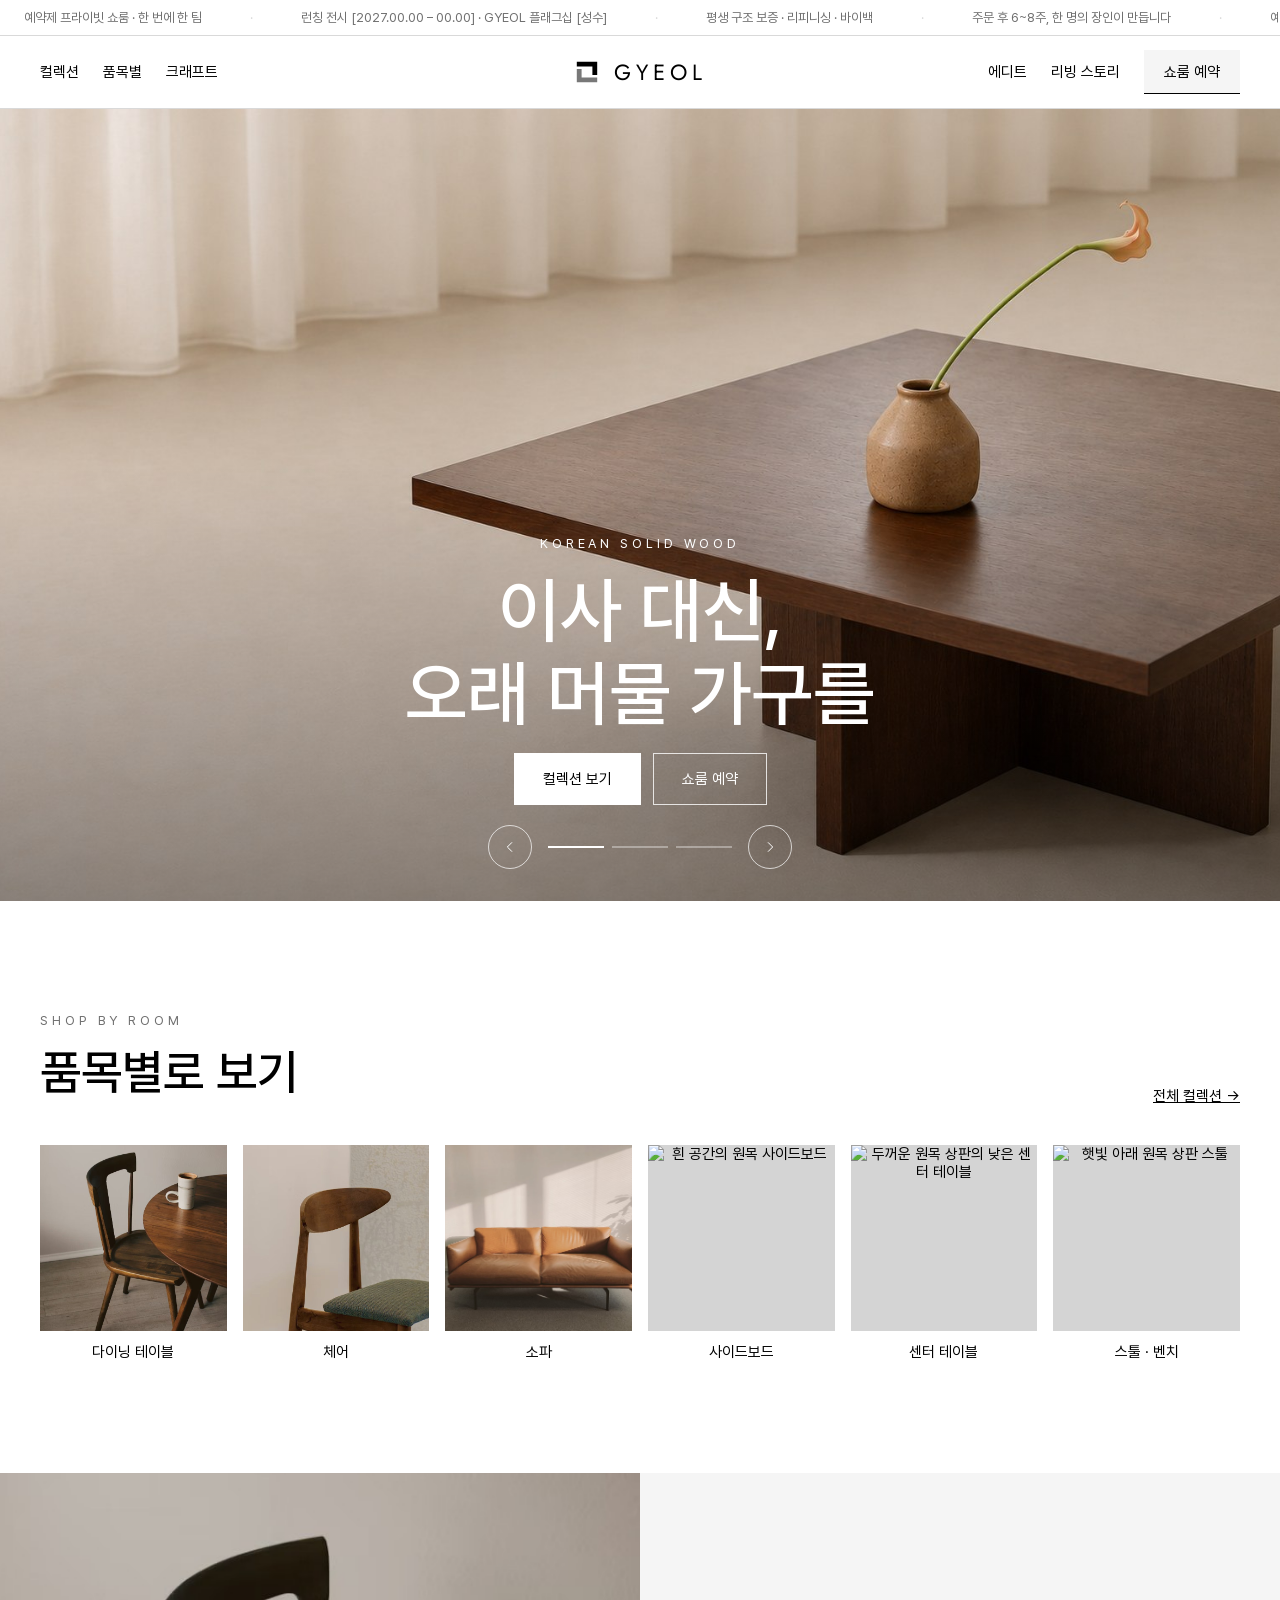
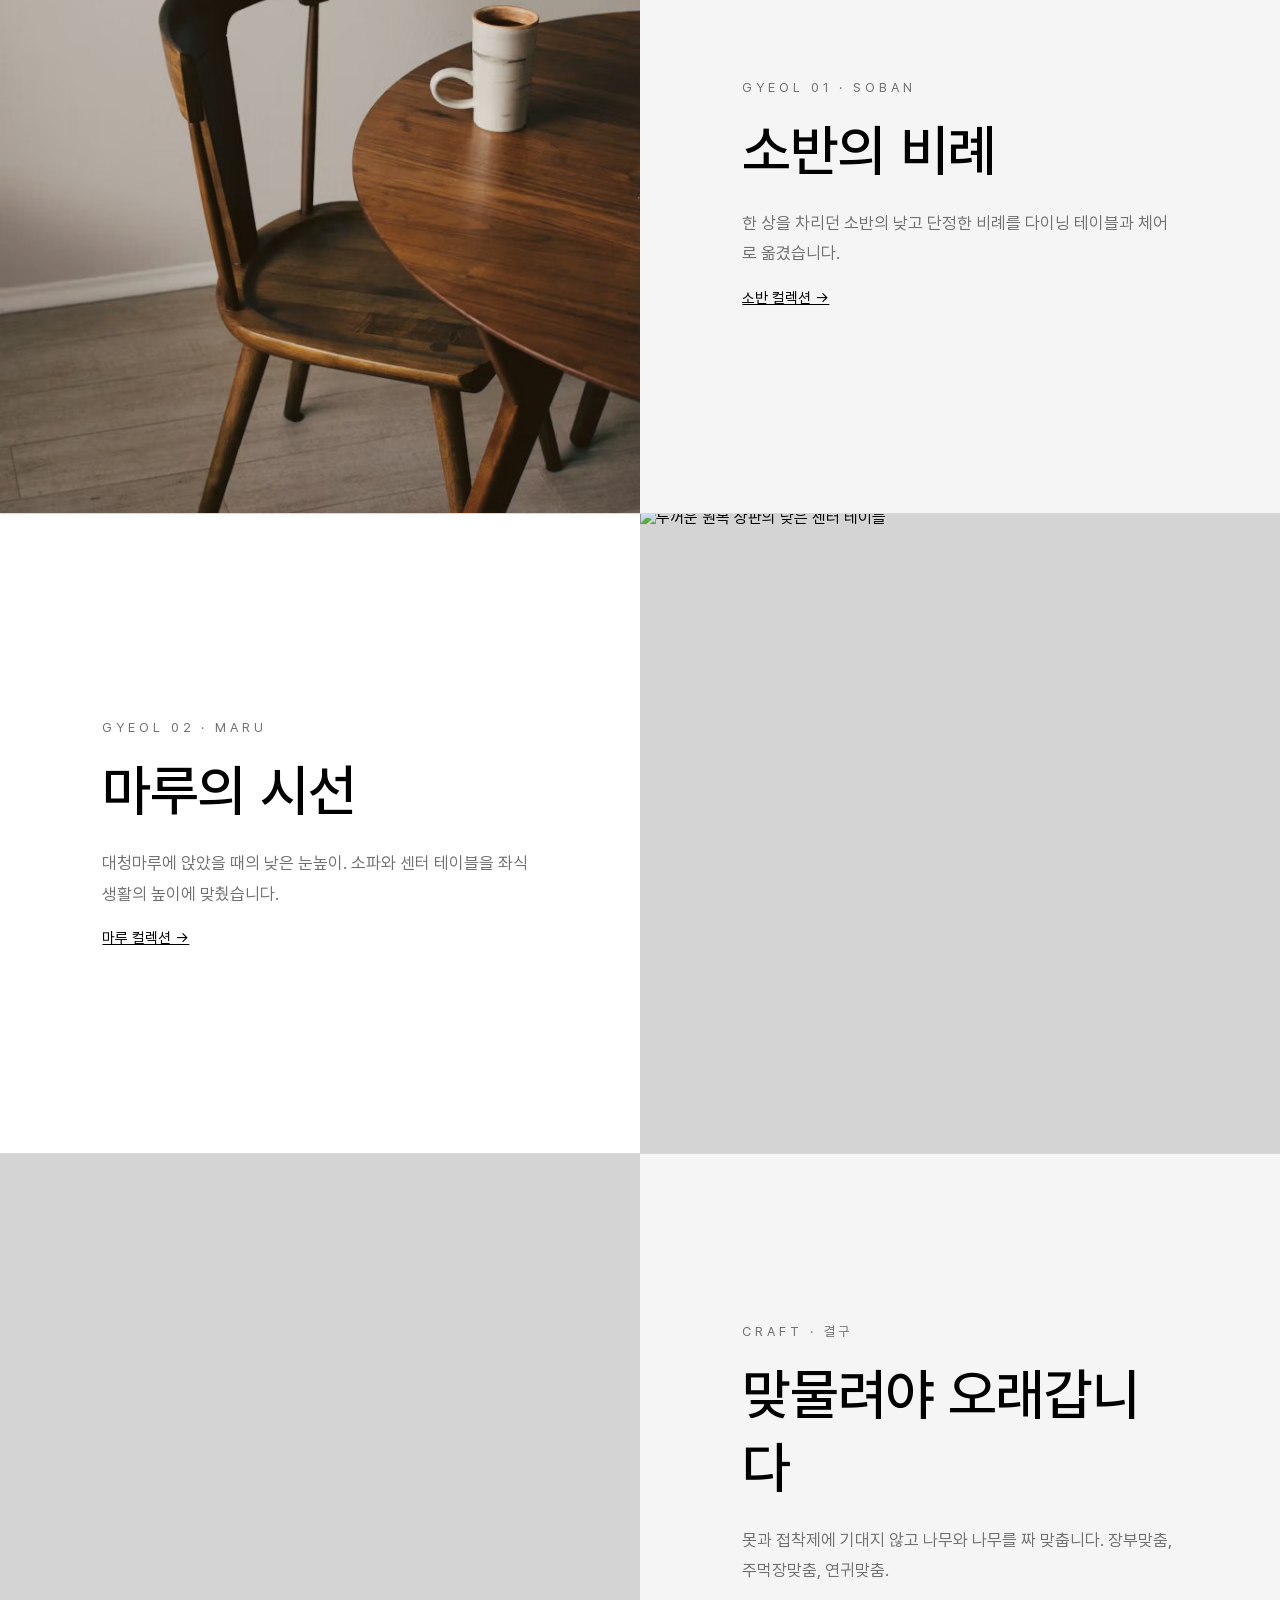
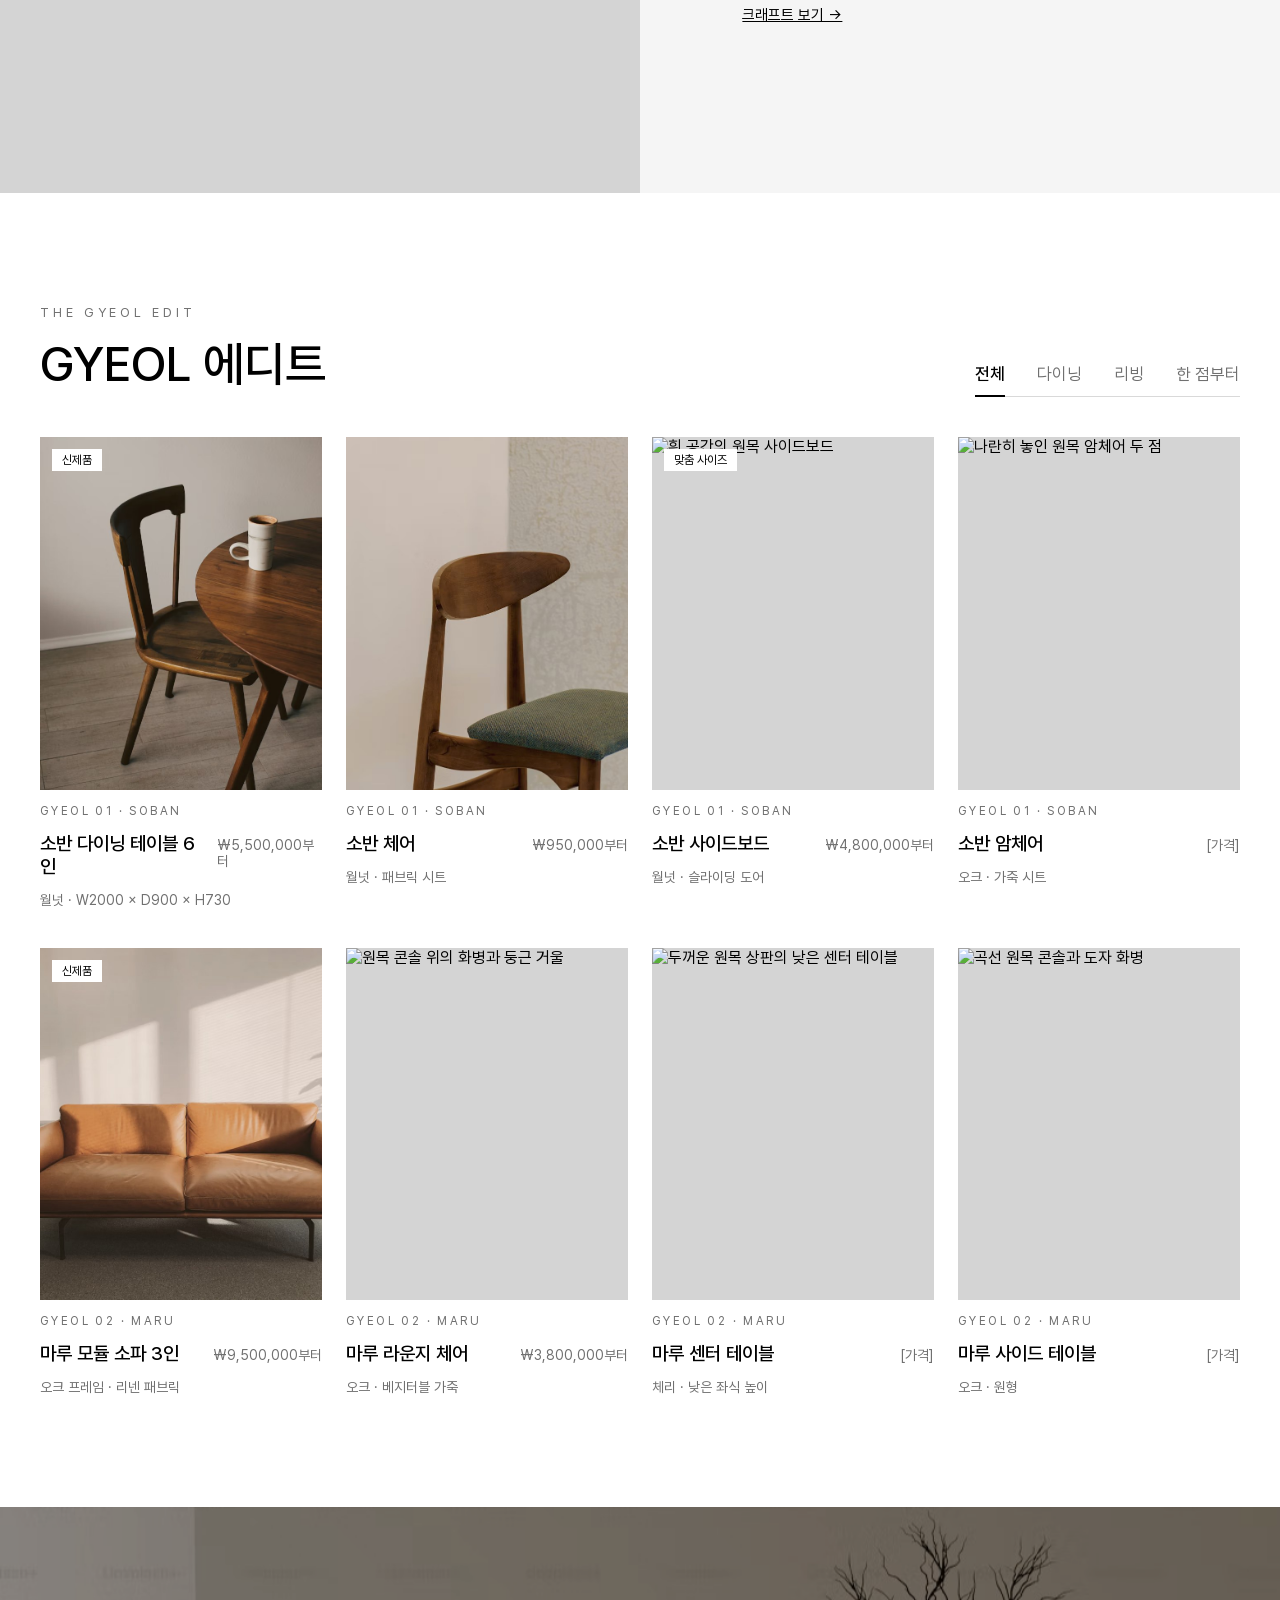
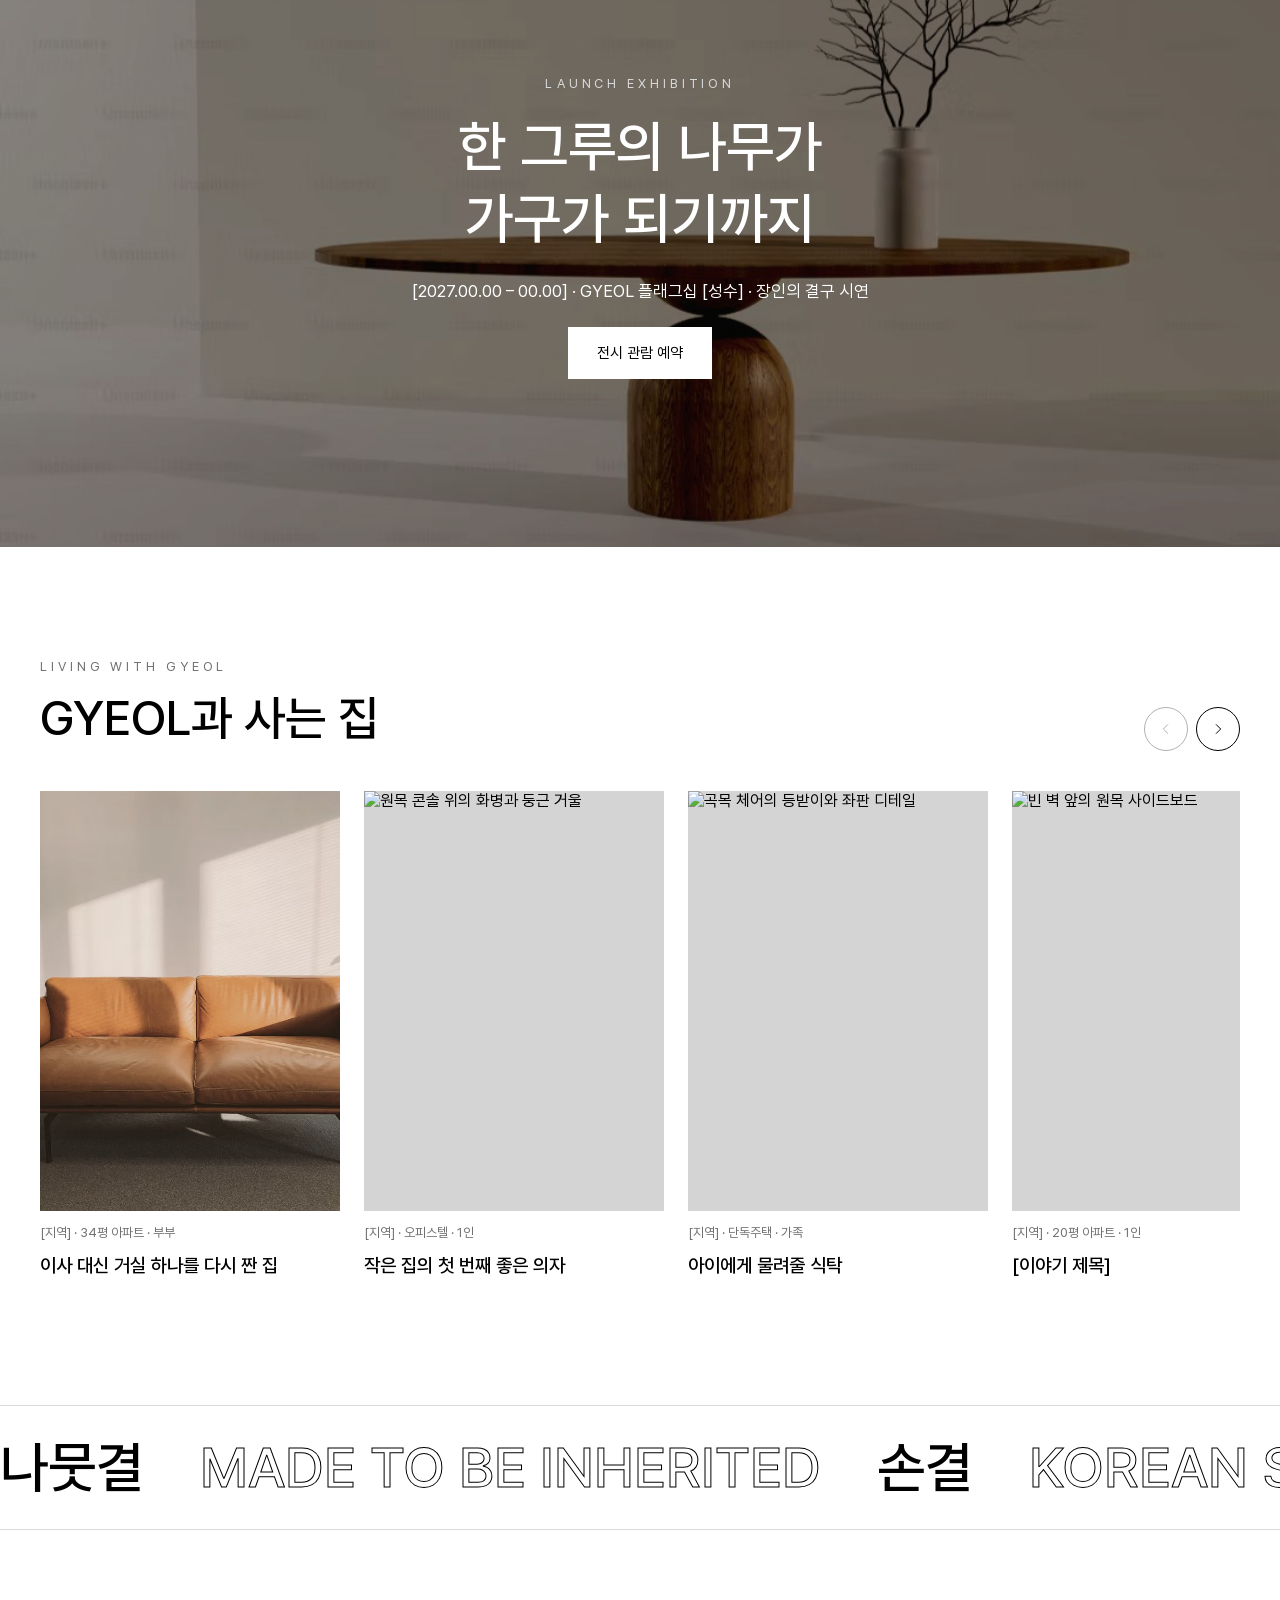
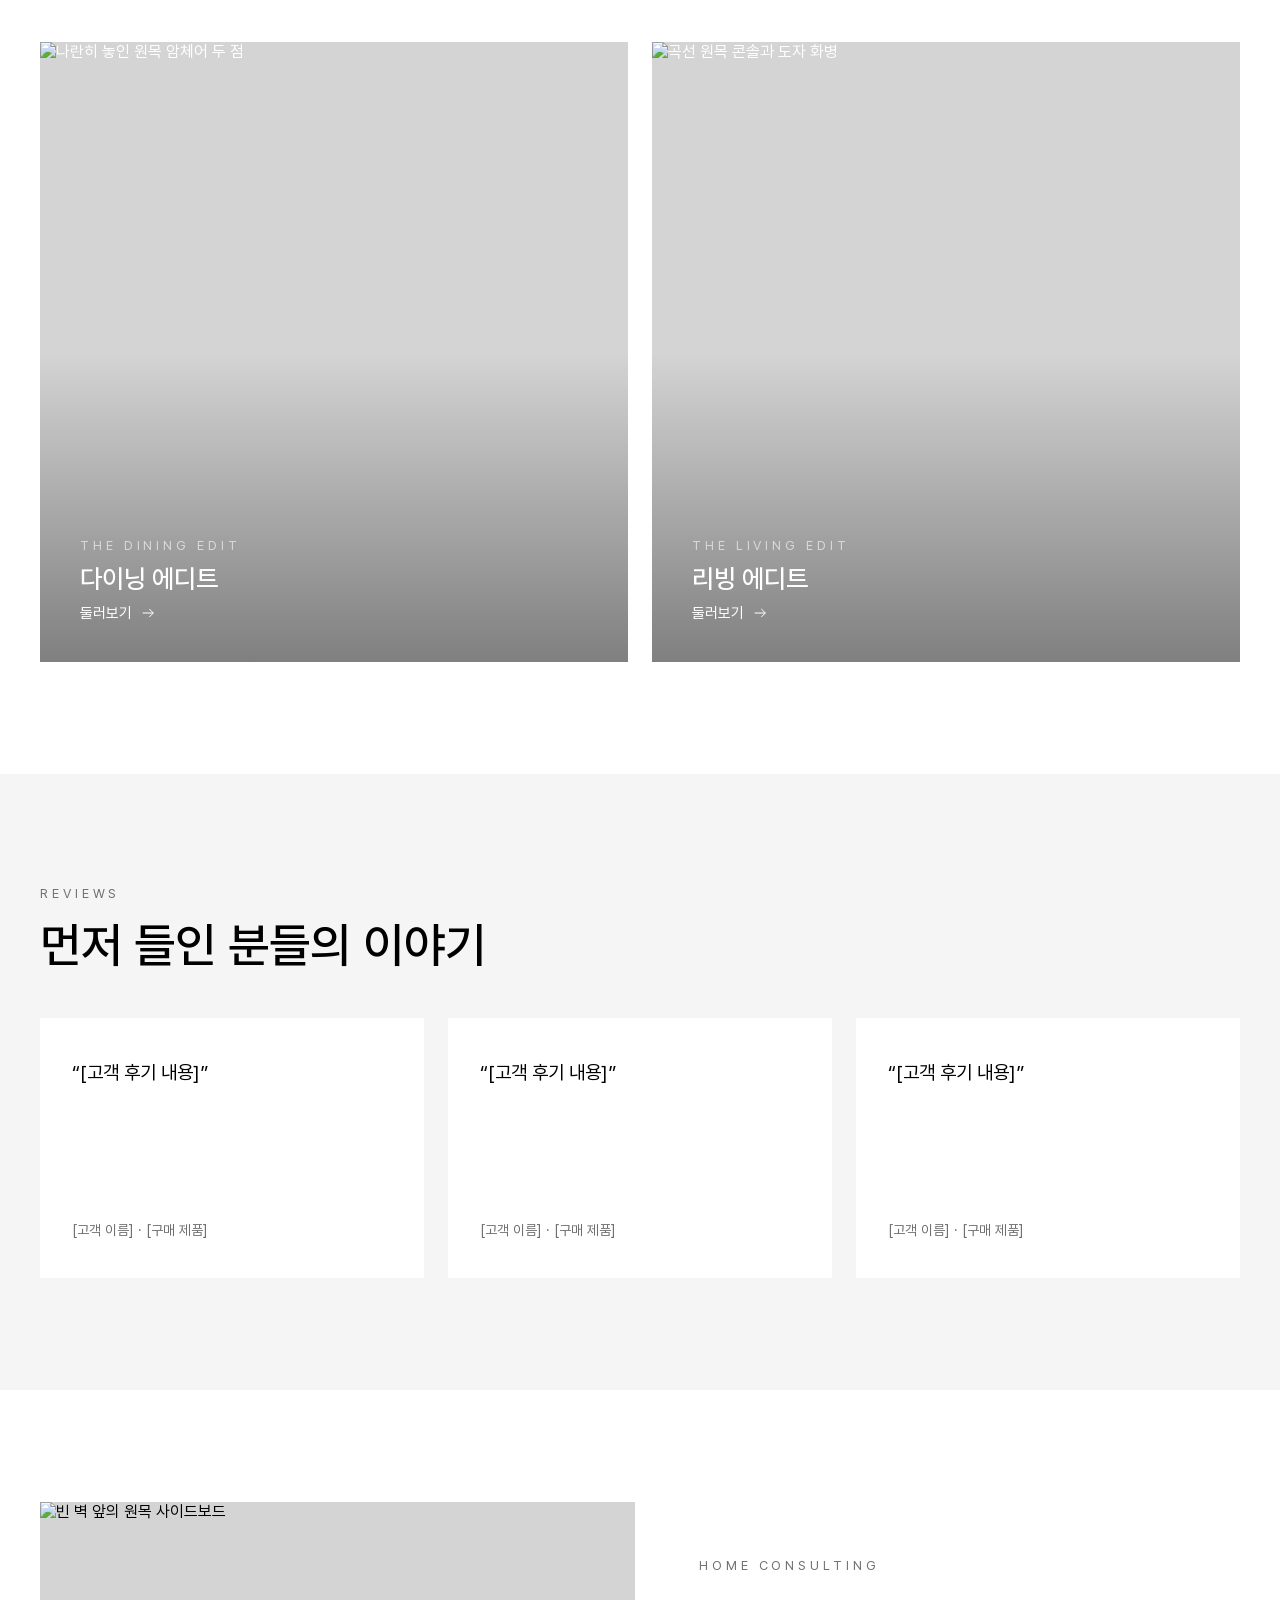
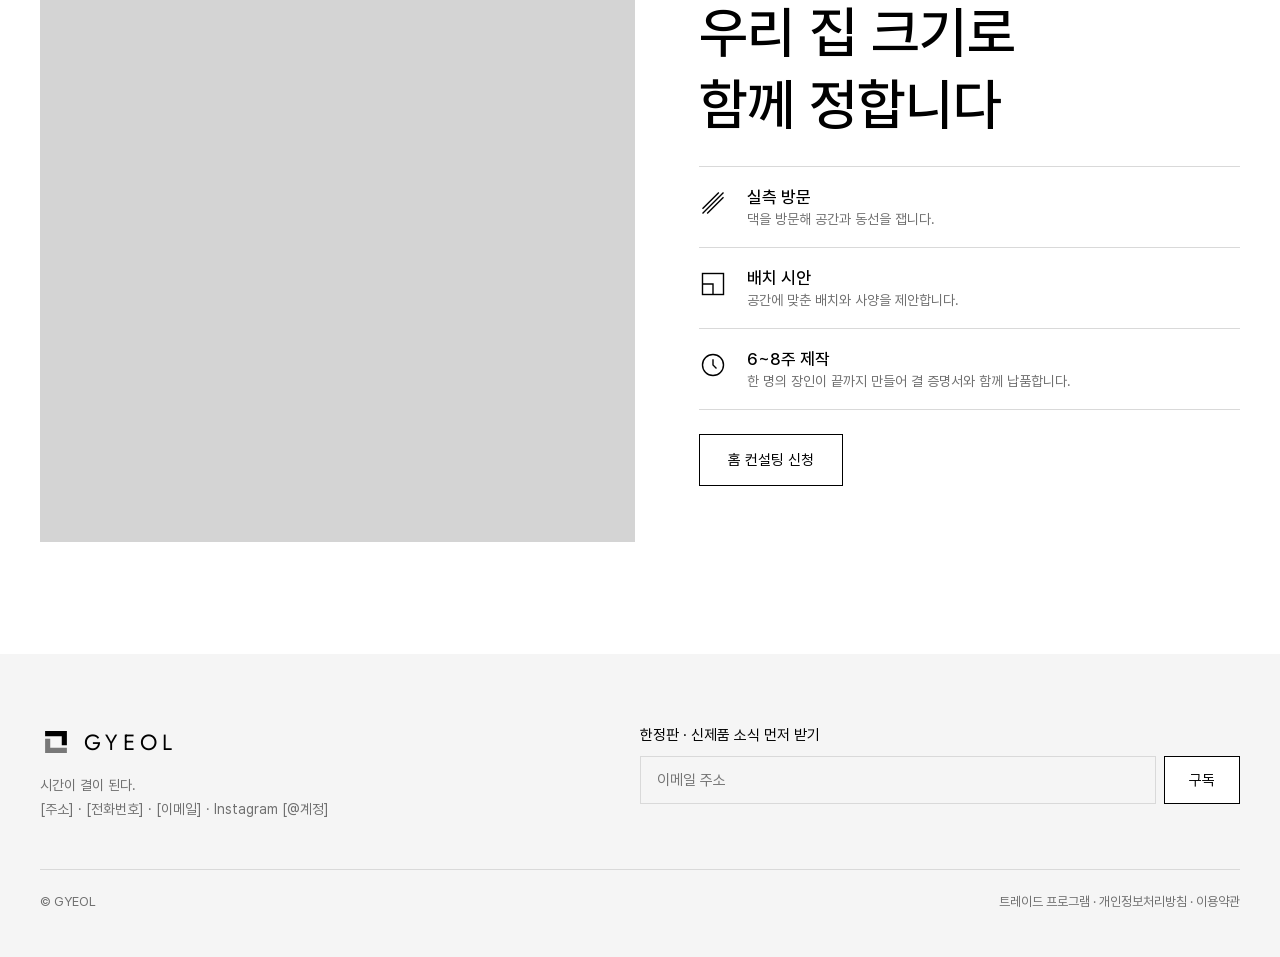
==== commit c1dfff27: "파비콘 추가: SVG(다크모드 대응), ICO, 애플 터치 아이콘, 웹 매니페스트 Co-Authored-By: Claude Opus 5.5 <noreply@anthropic.com" ====
--- a/index-wonder.html
+++ b/index-wonder.html
@@ -3,7 +3,32 @@
 <head>
 <meta charset="utf-8">
 <meta name="viewport" content="width=device-width, initial-scale=1">
-<title>GYEOL — 한국 원목 가구 (레이아웃 B)</title>
+<title>GYEOL — 한국 원목 가구</title>
+<meta name="description" content="GYEOL(결)은 한 명의 장인이 6~8주 동안 끝까지 짜 맞추는 한국 원목 가구입니다. 소반의 비례와 대청마루의 시선을 담은 다이닝·리빙 가구, 평생 구조 보증과 예약제 프라이빗 쇼룸.">
+<meta name="theme-color" content="#FFFFFF">
+<link rel="icon" href="assets/icons/favicon.ico" sizes="48x48">
+<link rel="icon" href="assets/icons/favicon.svg" type="image/svg+xml">
+<link rel="apple-touch-icon" href="assets/icons/apple-touch-icon.png">
+<link rel="manifest" href="site.webmanifest">
+<link rel="canonical" href="https://hano-choi.github.io/gyeol-site/index-wonder.html">
+
+<!-- Open Graph -->
+<meta property="og:type" content="website">
+<meta property="og:site_name" content="GYEOL">
+<meta property="og:locale" content="ko_KR">
+<meta property="og:title" content="GYEOL — 이사 대신, 오래 머물 가구를">
+<meta property="og:description" content="한 명의 장인이 끝까지 짜 맞추는 한국 원목 가구. 소반·마루 컬렉션, 평생 구조 보증, 예약제 프라이빗 쇼룸.">
+<meta property="og:url" content="https://hano-choi.github.io/gyeol-site/index-wonder.html">
+<meta property="og:image" content="https://hano-choi.github.io/gyeol-site/assets/img/hero.jpg">
+<meta property="og:image:width" content="1672">
+<meta property="og:image:height" content="941">
+<meta property="og:image:alt" content="커튼이 드리운 빈 공간의 낮은 원목 테이블과 칼라 한 송이">
+
+<!-- Twitter / X -->
+<meta name="twitter:card" content="summary_large_image">
+<meta name="twitter:title" content="GYEOL — 이사 대신, 오래 머물 가구를">
+<meta name="twitter:description" content="한 명의 장인이 끝까지 짜 맞추는 한국 원목 가구. 소반·마루 컬렉션, 평생 구조 보증, 예약제 프라이빗 쇼룸.">
+<meta name="twitter:image" content="https://hano-choi.github.io/gyeol-site/assets/img/hero.jpg">
 <link rel="preconnect" href="https://fonts.googleapis.com">
 <link rel="stylesheet" href="https://fonts.googleapis.com/css2?family=Jost:wght@400;500&amp;display=swap">
 <link rel="stylesheet" href="css/styles.css">
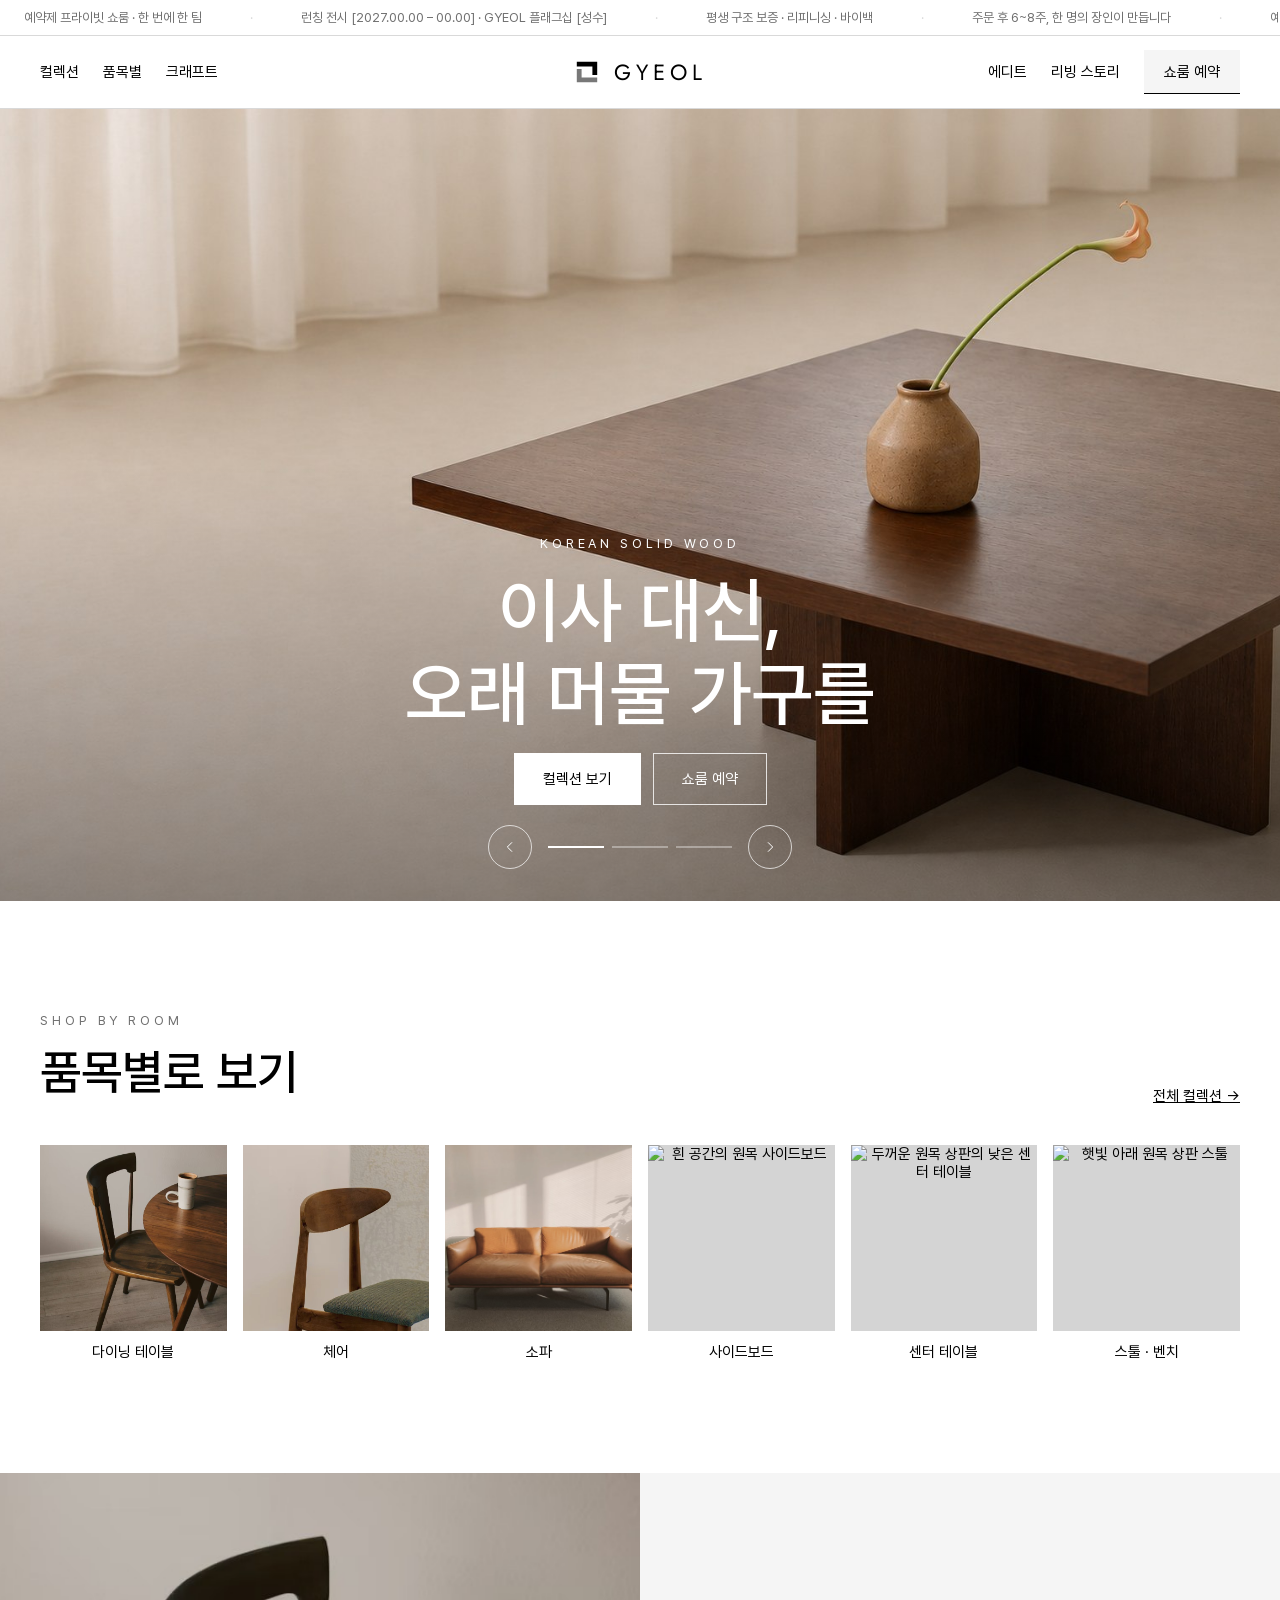
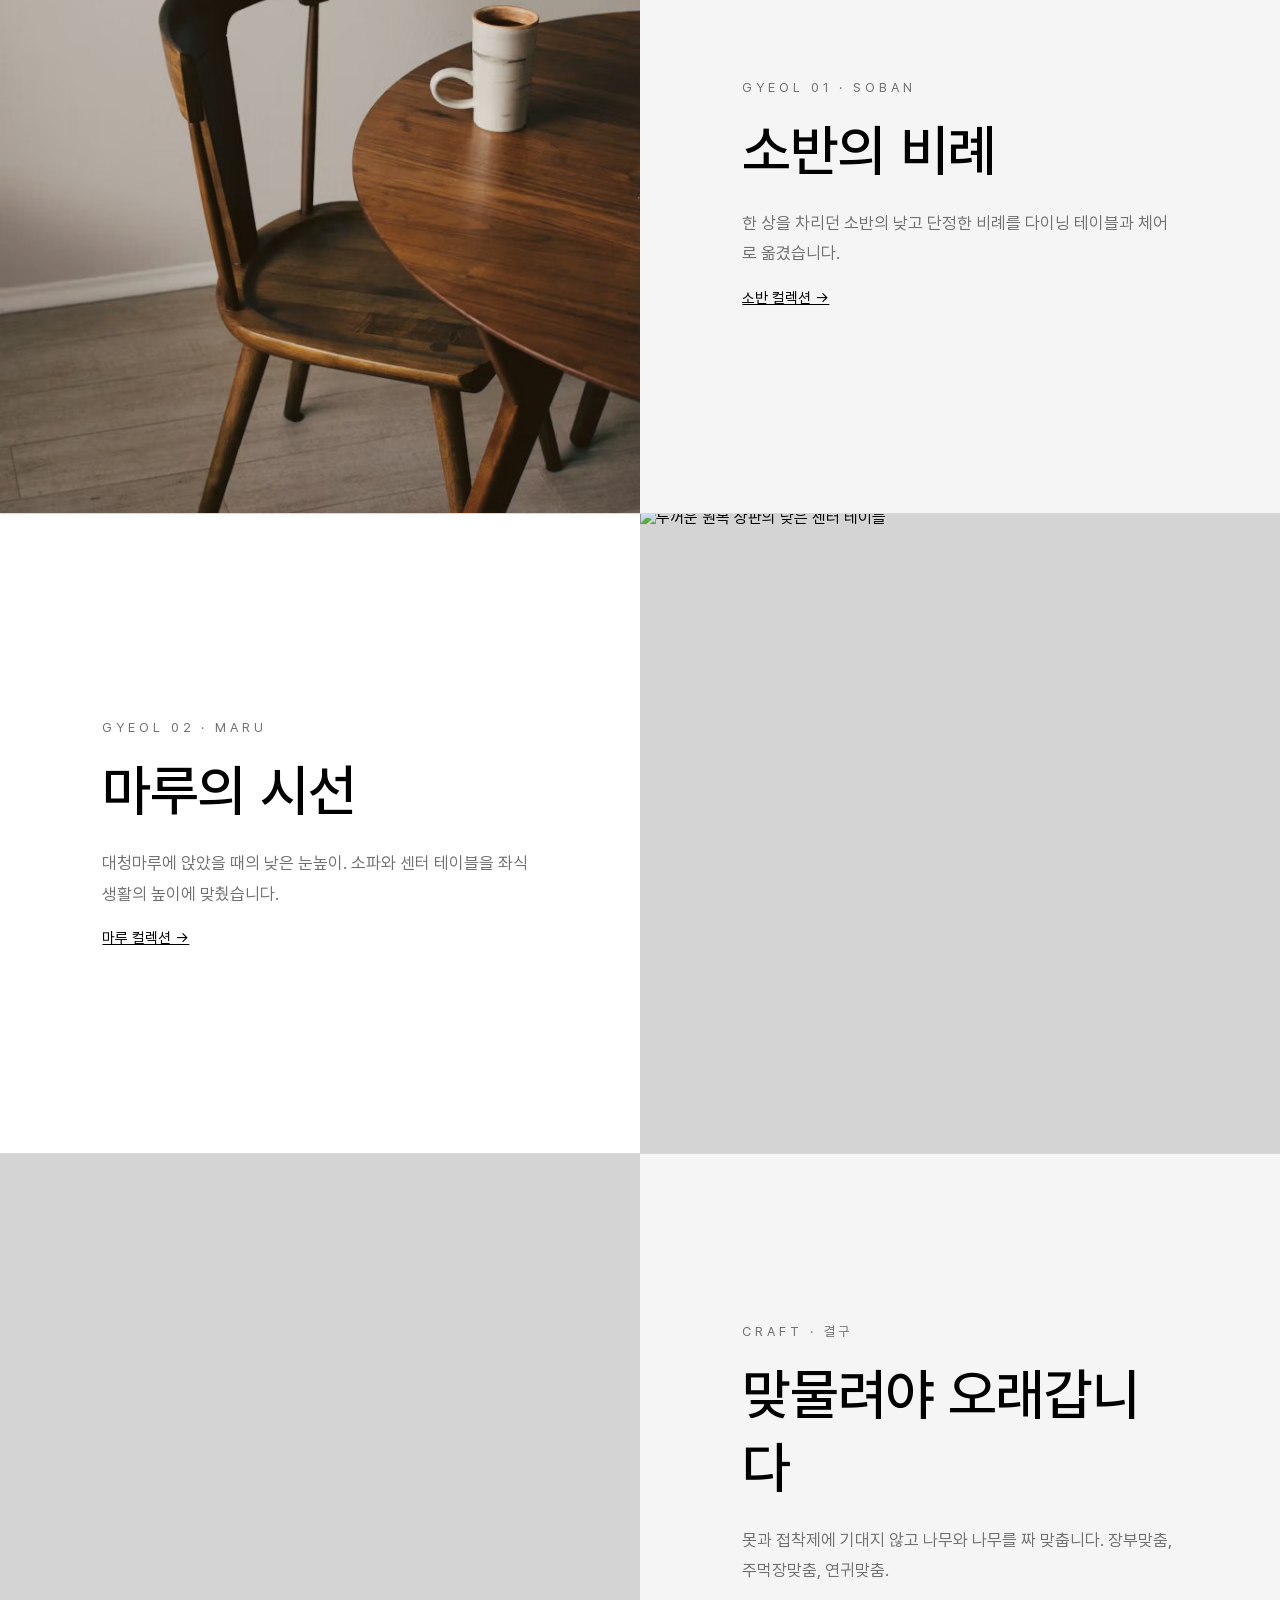
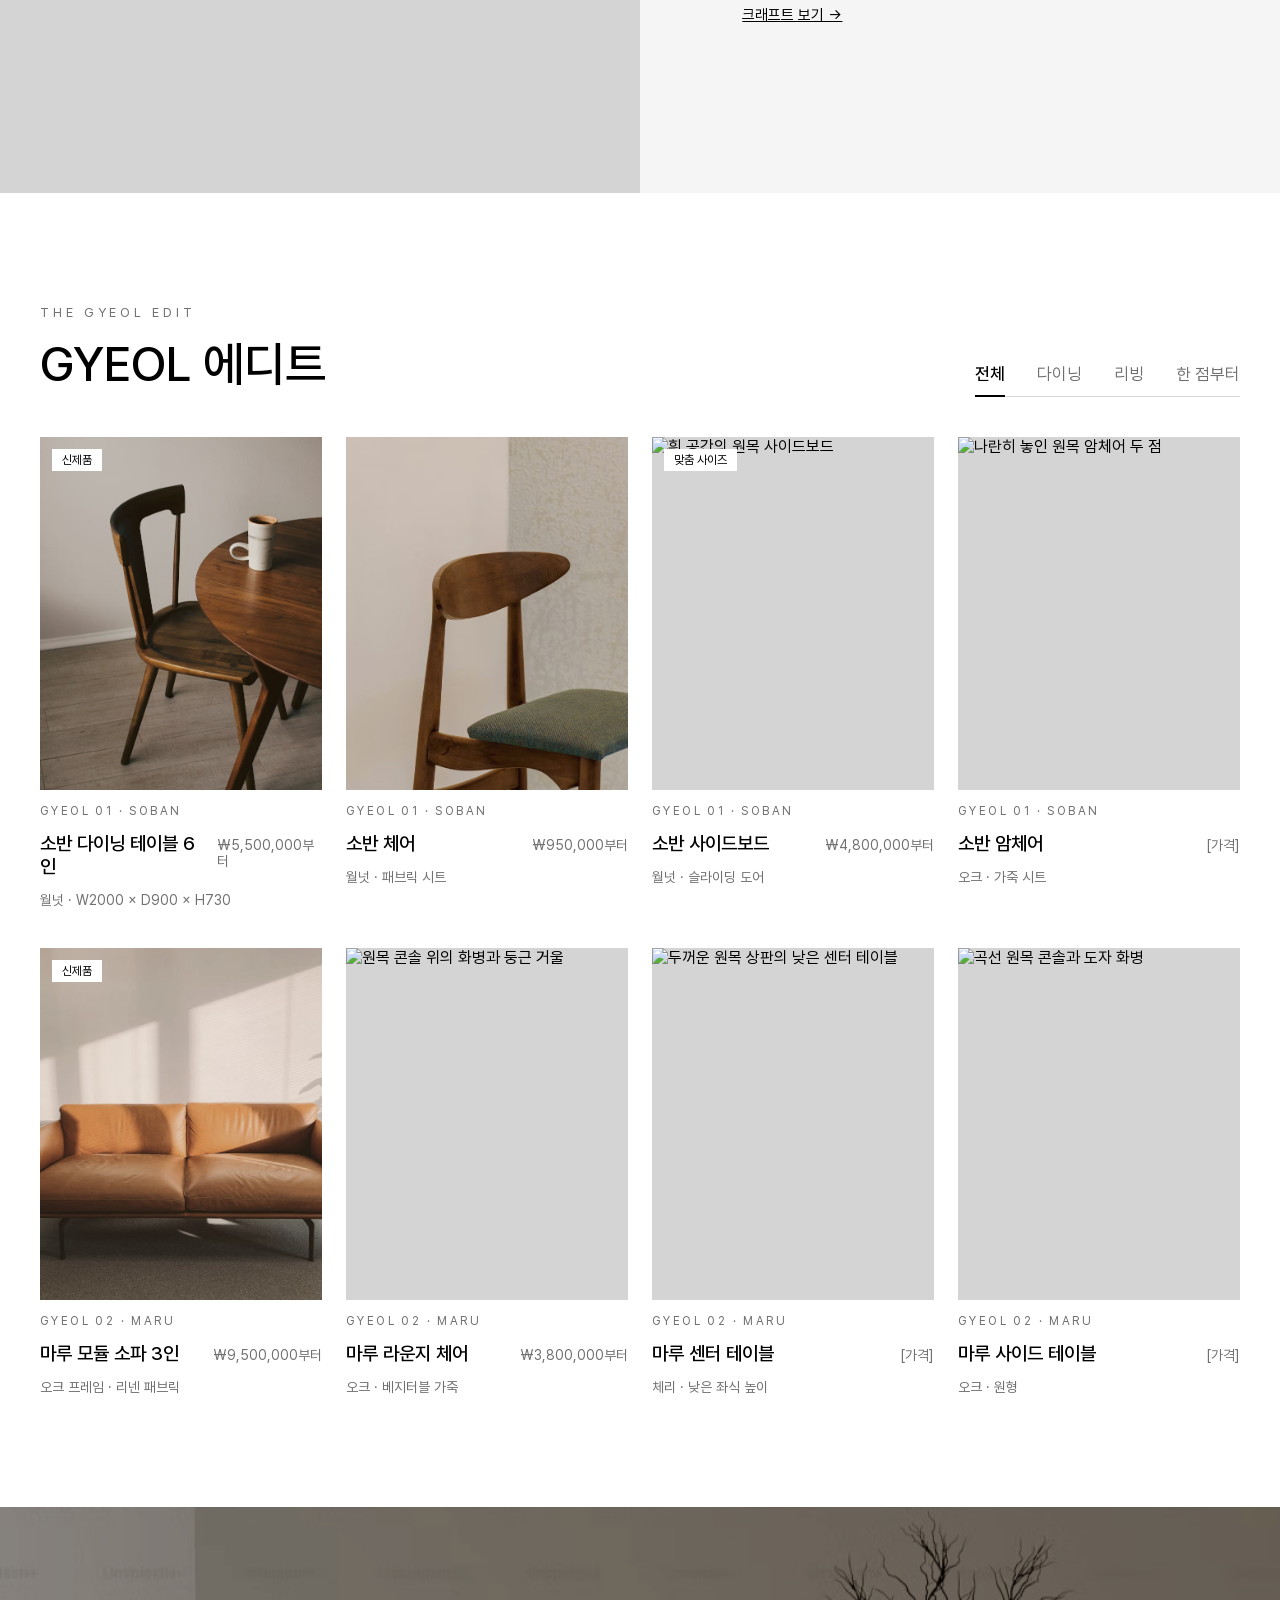
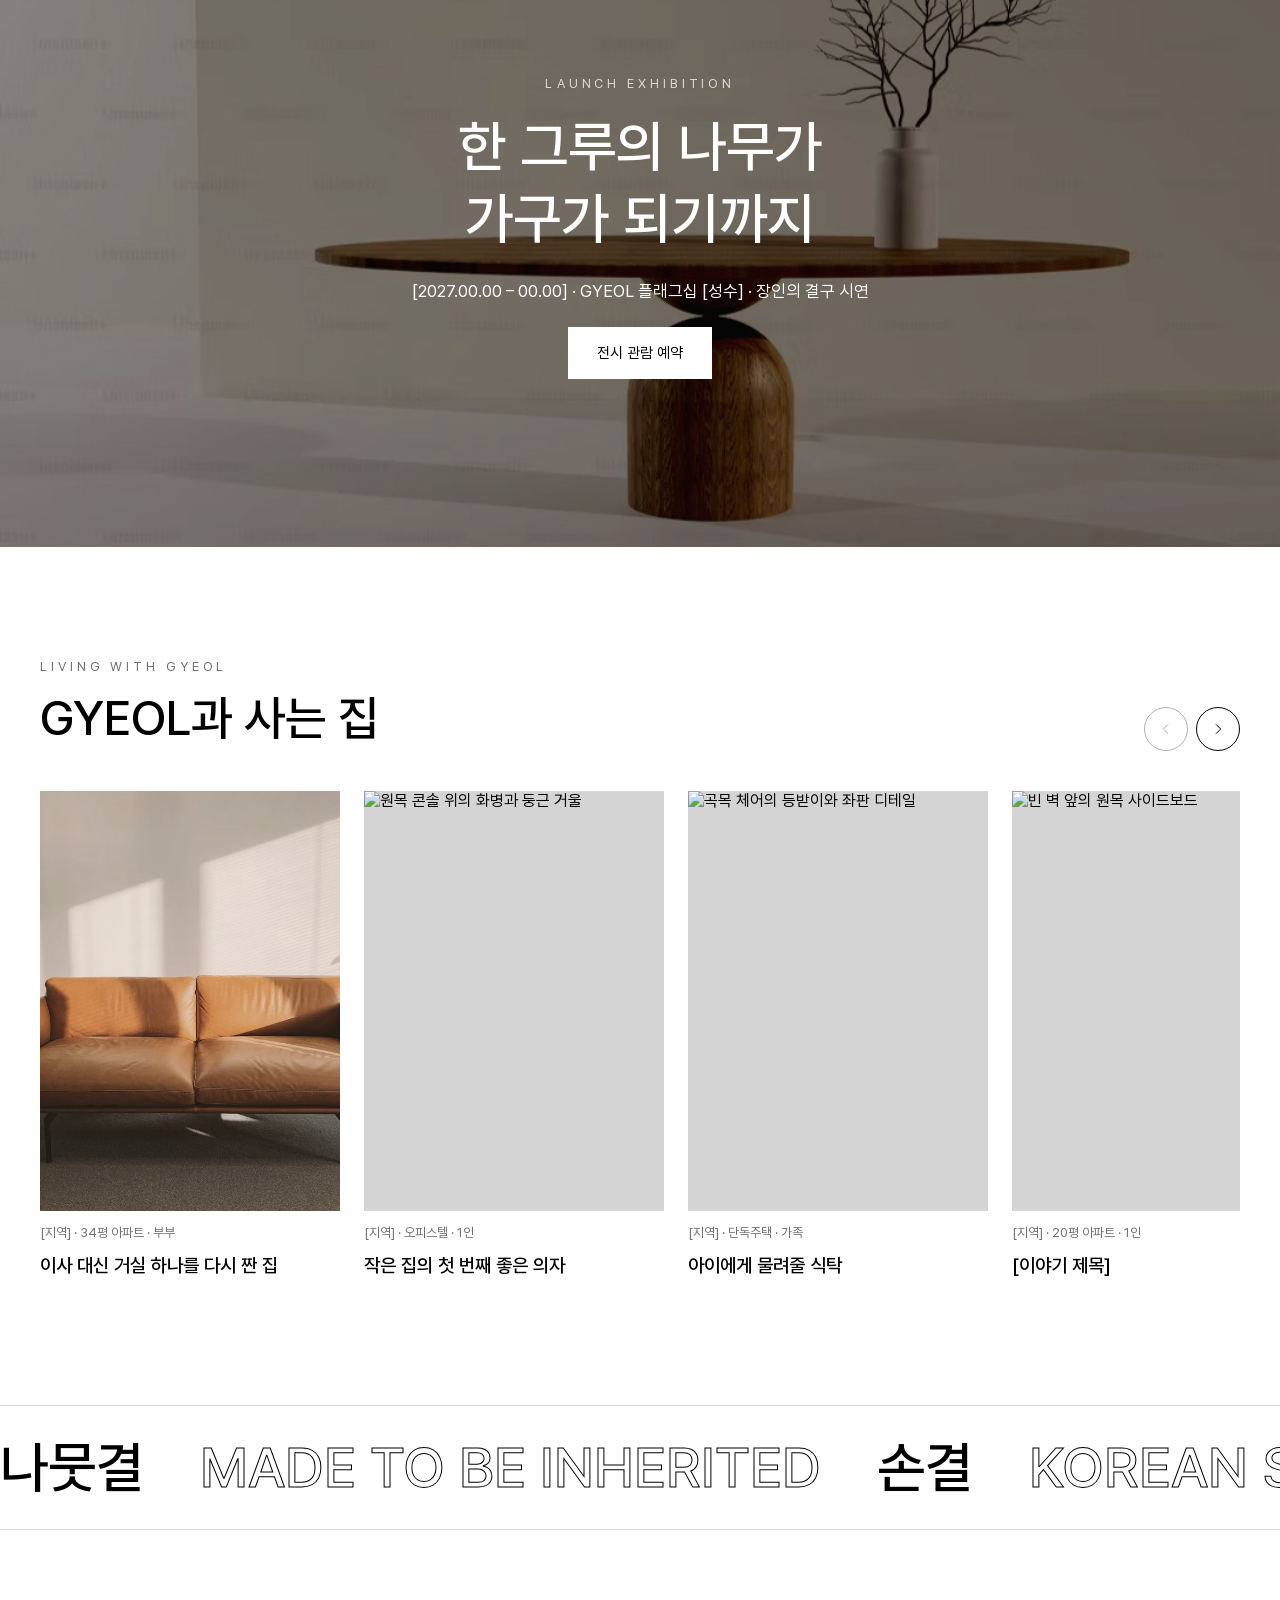
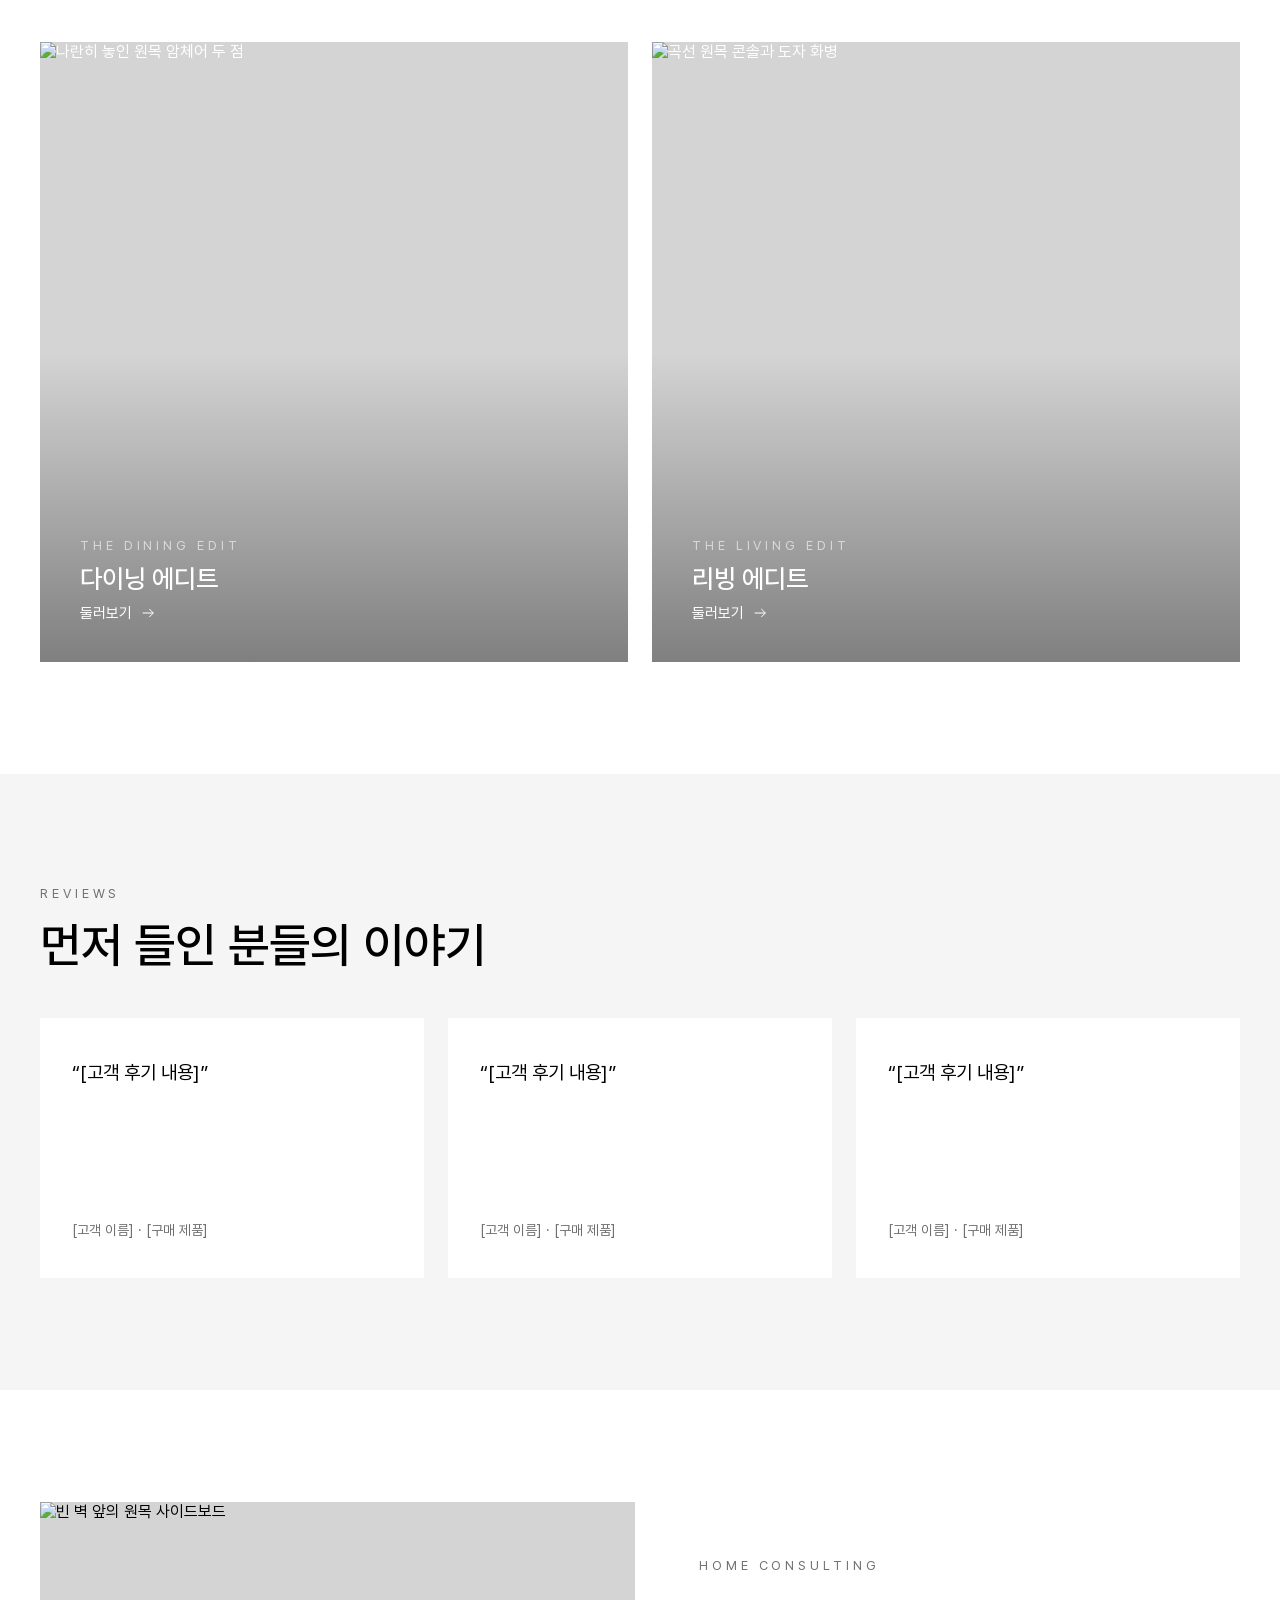
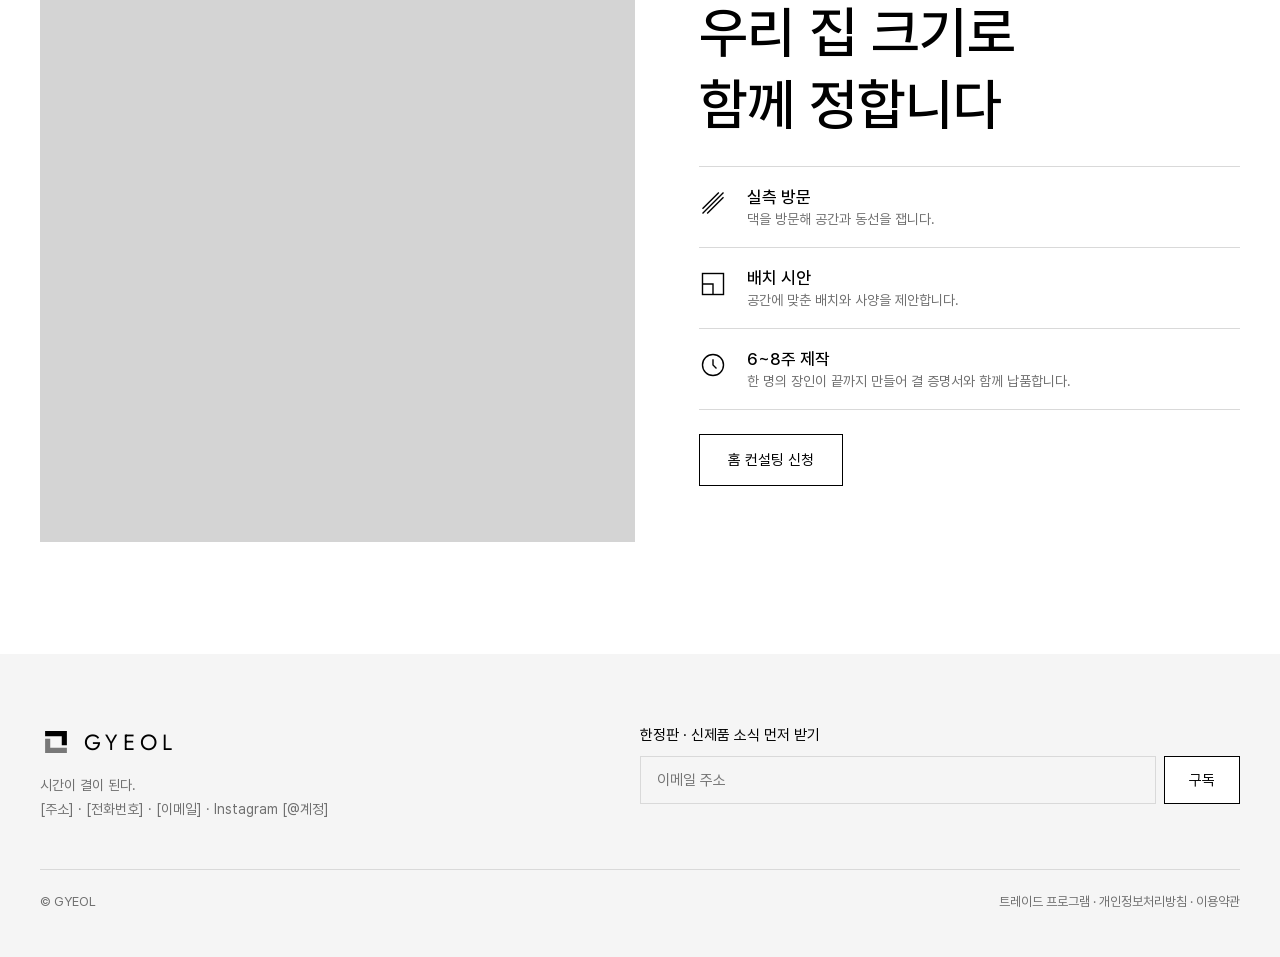
==== commit e97b21eb: "파비콘 캐시 갱신용 버전 쿼리 추가 Co-Authored-By: Claude Opus 5.5 <noreply@anthropic.com>" ====
--- a/index-wonder.html
+++ b/index-wonder.html
@@ -6,9 +6,9 @@
 <title>GYEOL — 한국 원목 가구</title>
 <meta name="description" content="GYEOL(결)은 한 명의 장인이 6~8주 동안 끝까지 짜 맞추는 한국 원목 가구입니다. 소반의 비례와 대청마루의 시선을 담은 다이닝·리빙 가구, 평생 구조 보증과 예약제 프라이빗 쇼룸.">
 <meta name="theme-color" content="#FFFFFF">
-<link rel="icon" href="assets/icons/favicon.ico" sizes="48x48">
-<link rel="icon" href="assets/icons/favicon.svg" type="image/svg+xml">
-<link rel="apple-touch-icon" href="assets/icons/apple-touch-icon.png">
+<link rel="icon" href="assets/icons/favicon.ico?v=2" sizes="48x48">
+<link rel="icon" href="assets/icons/favicon.svg?v=2" type="image/svg+xml">
+<link rel="apple-touch-icon" href="assets/icons/apple-touch-icon.png?v=2">
 <link rel="manifest" href="site.webmanifest">
 <link rel="canonical" href="https://hano-choi.github.io/gyeol-site/index-wonder.html">
 
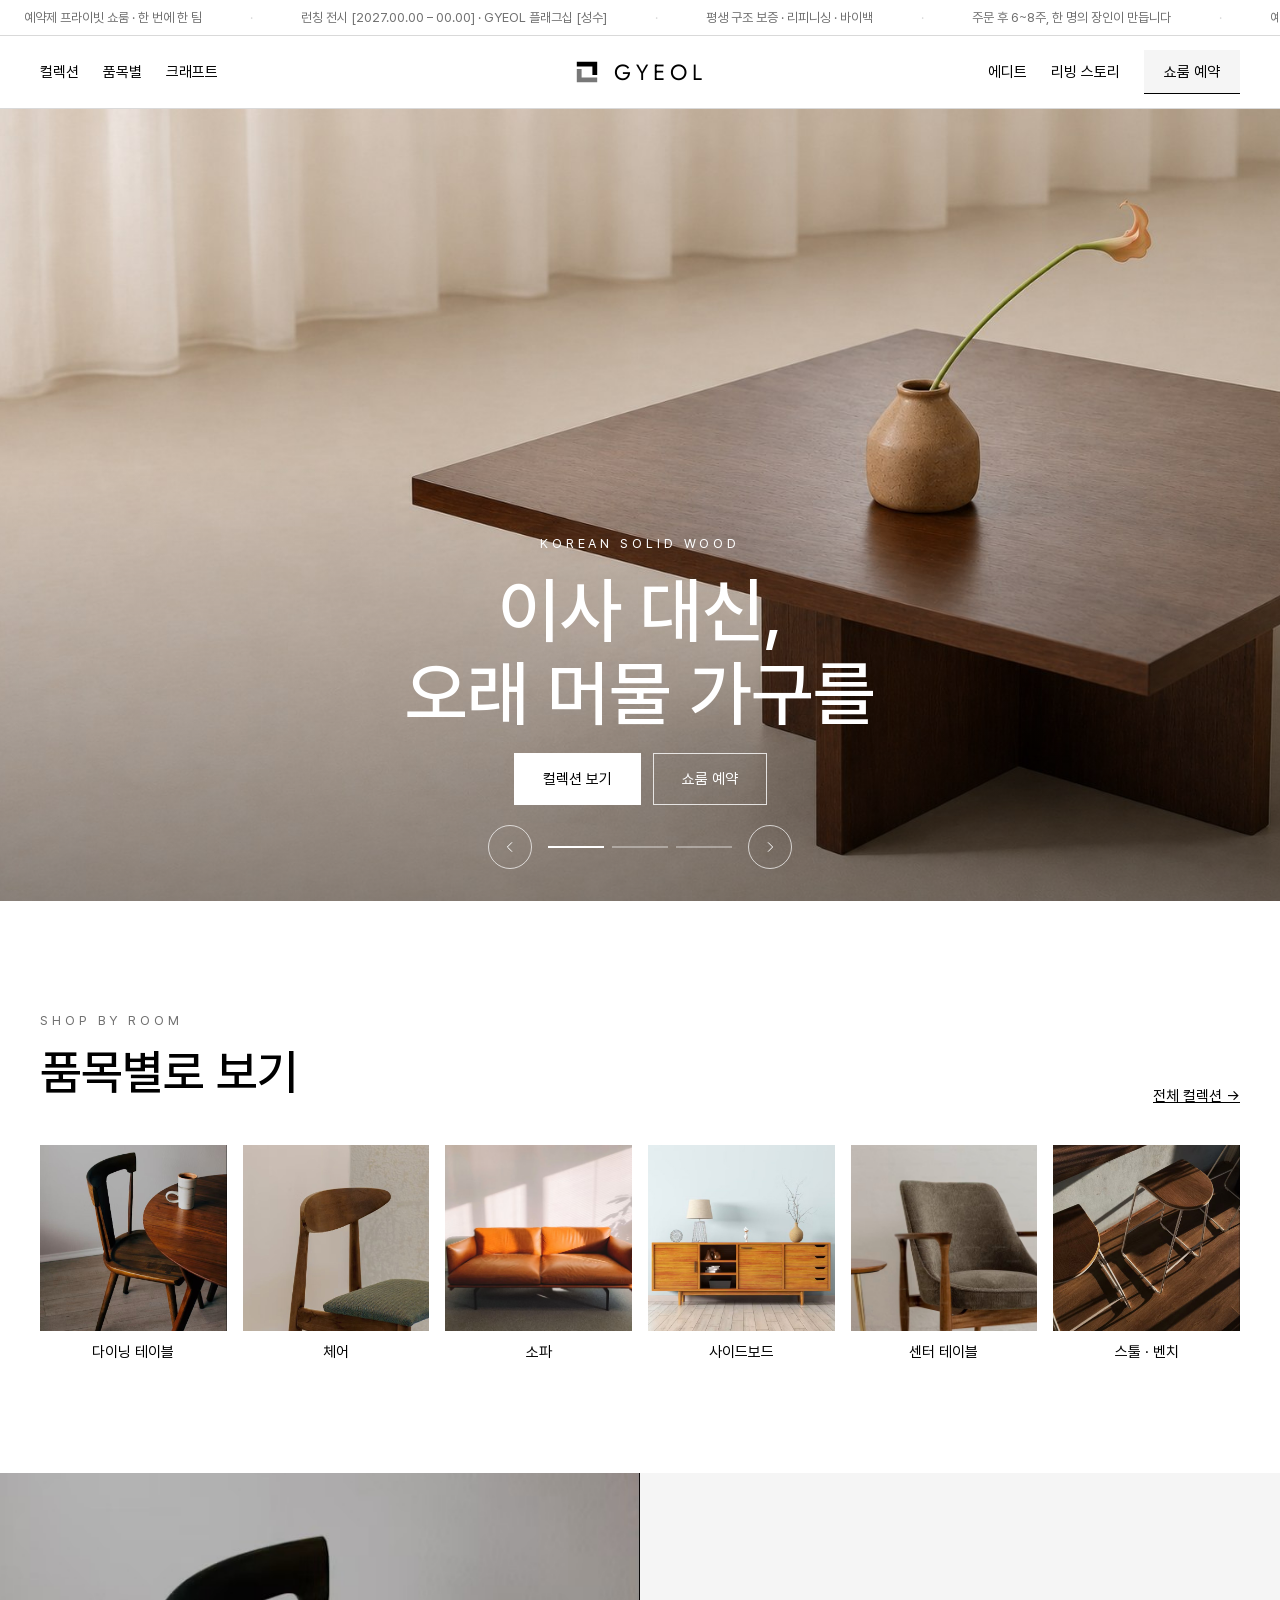
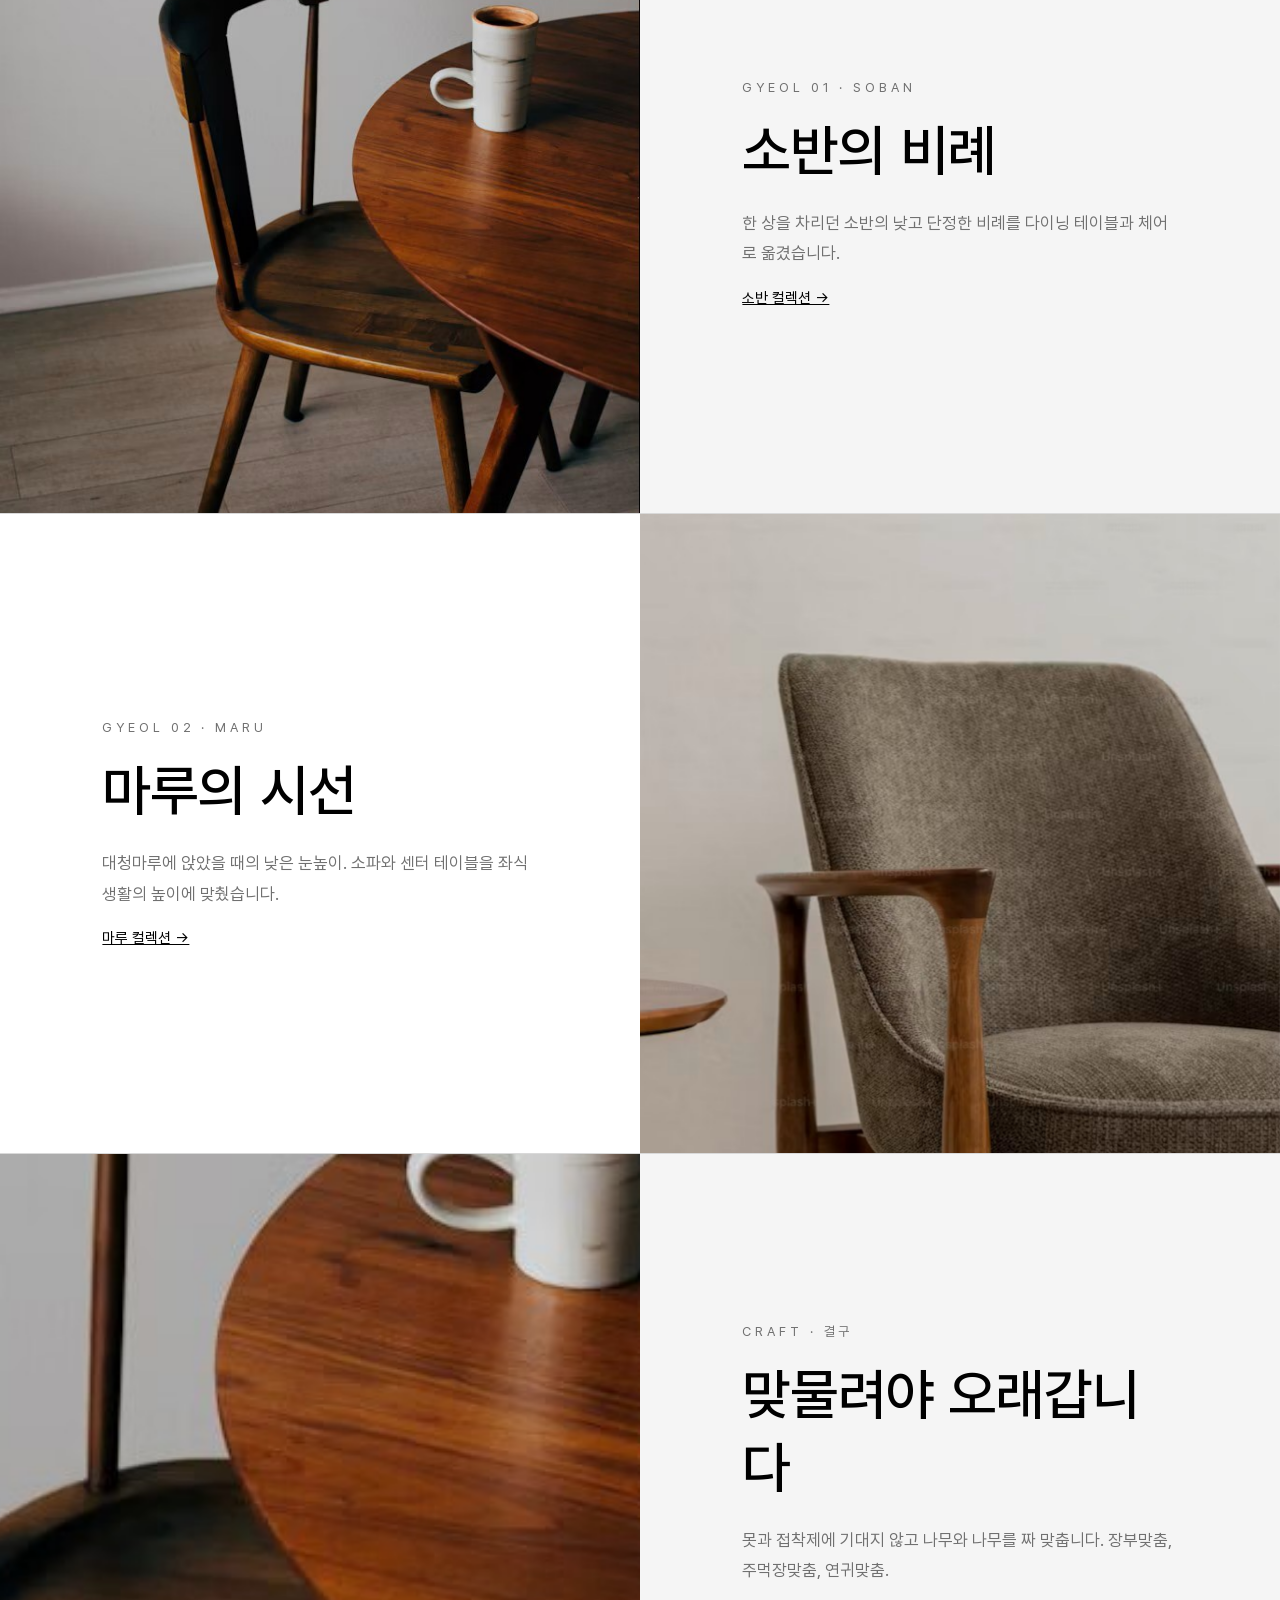
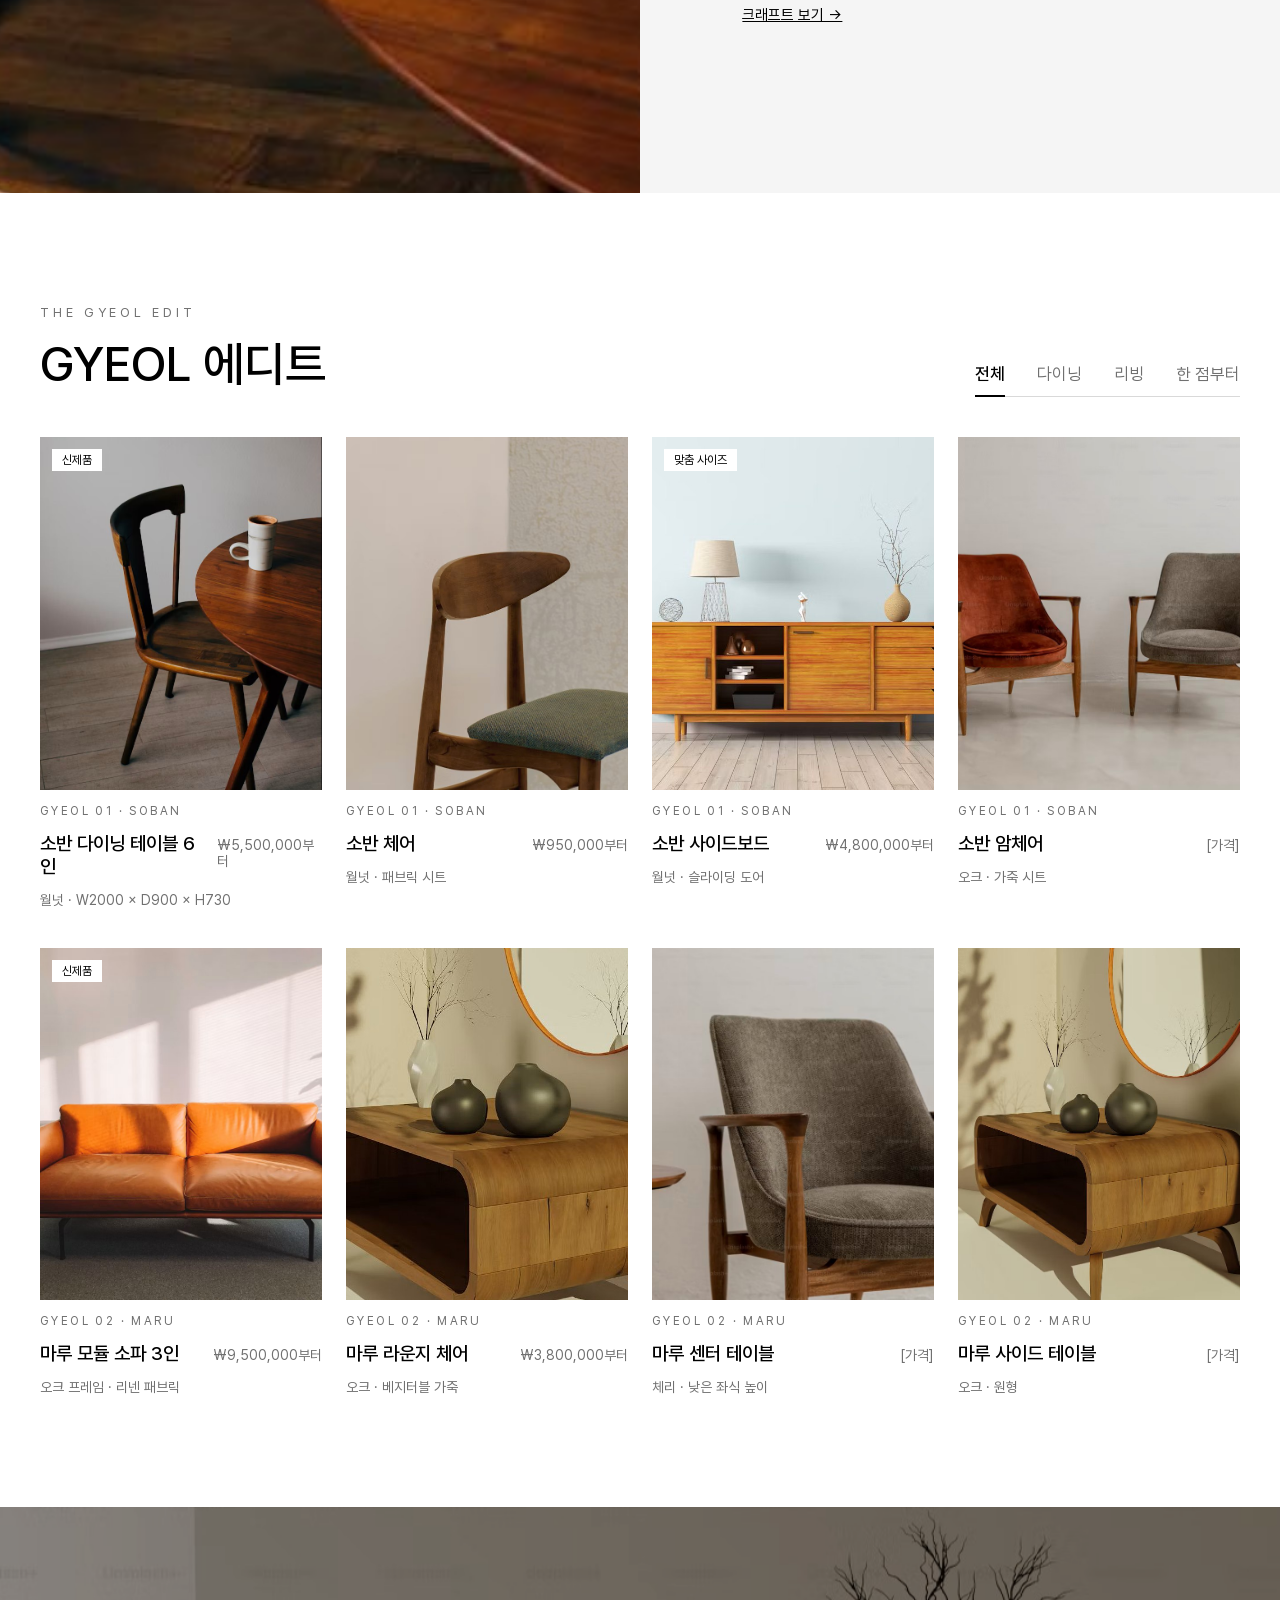
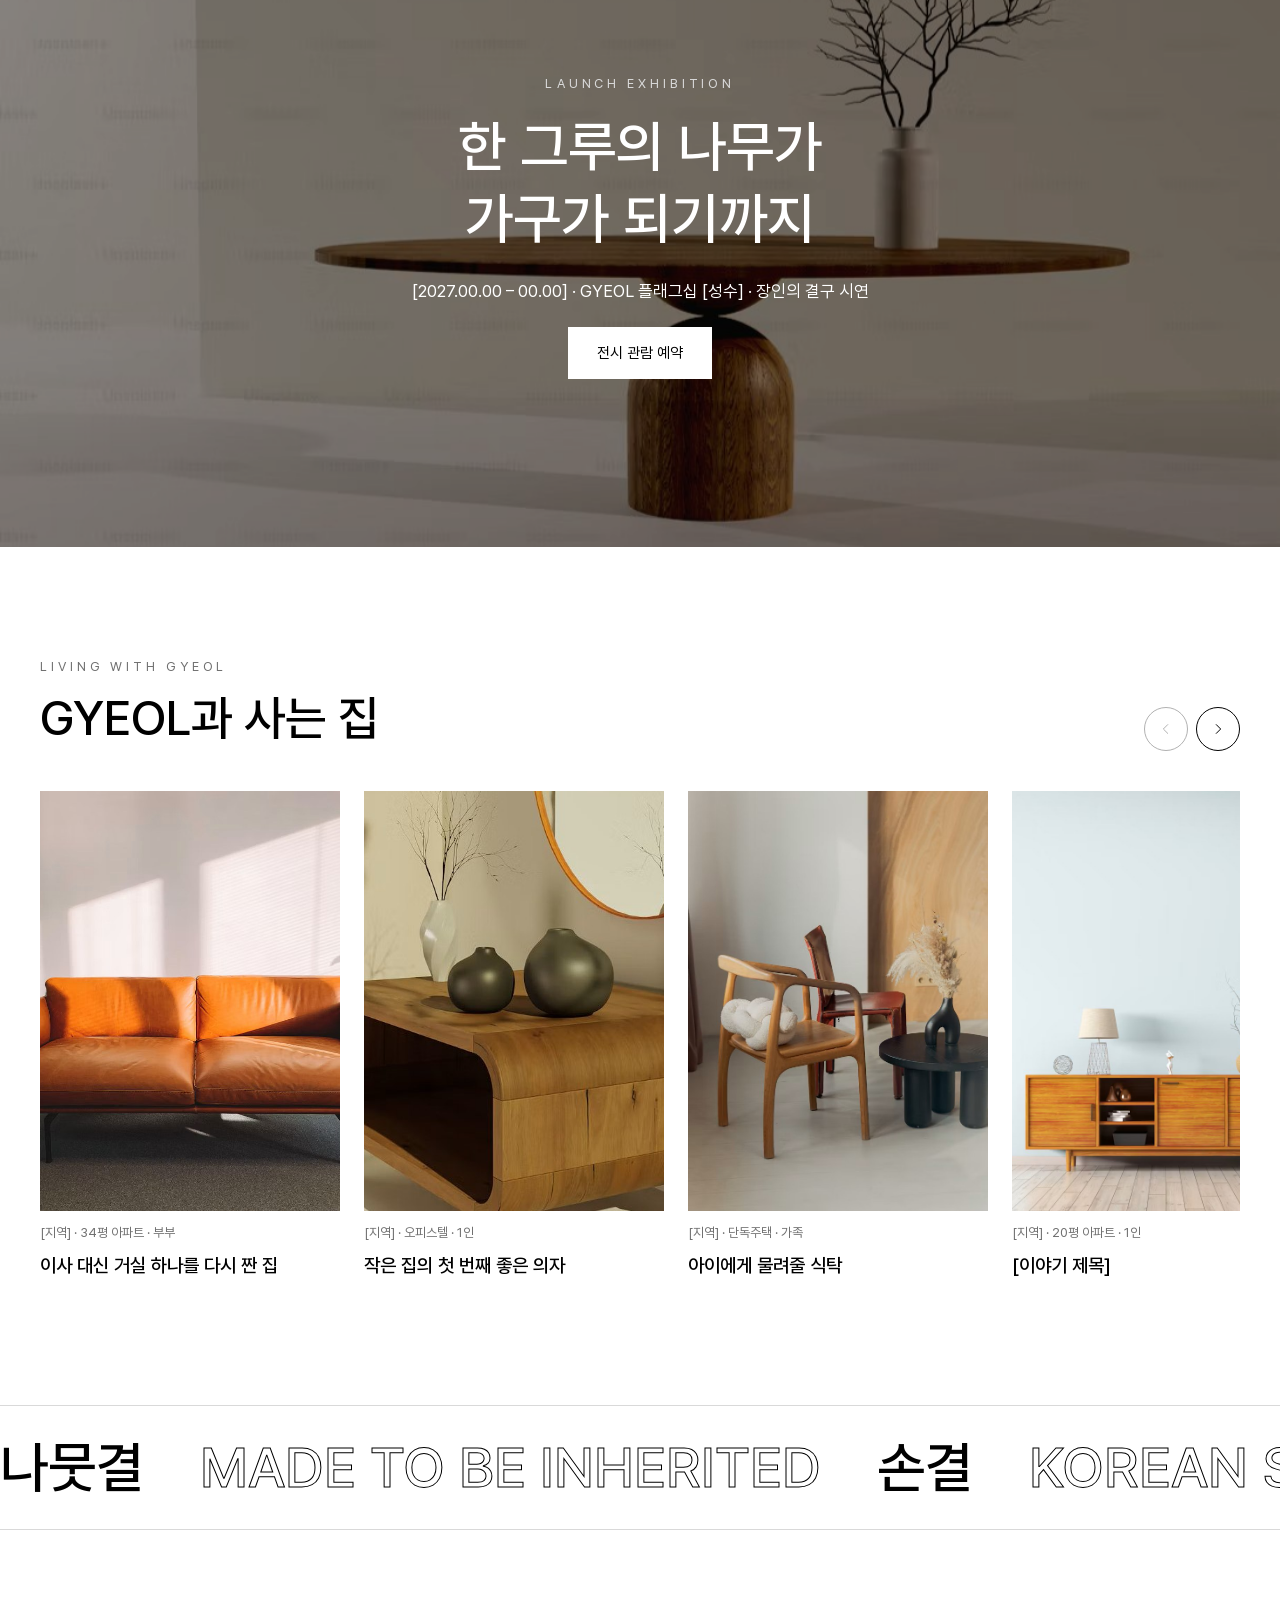
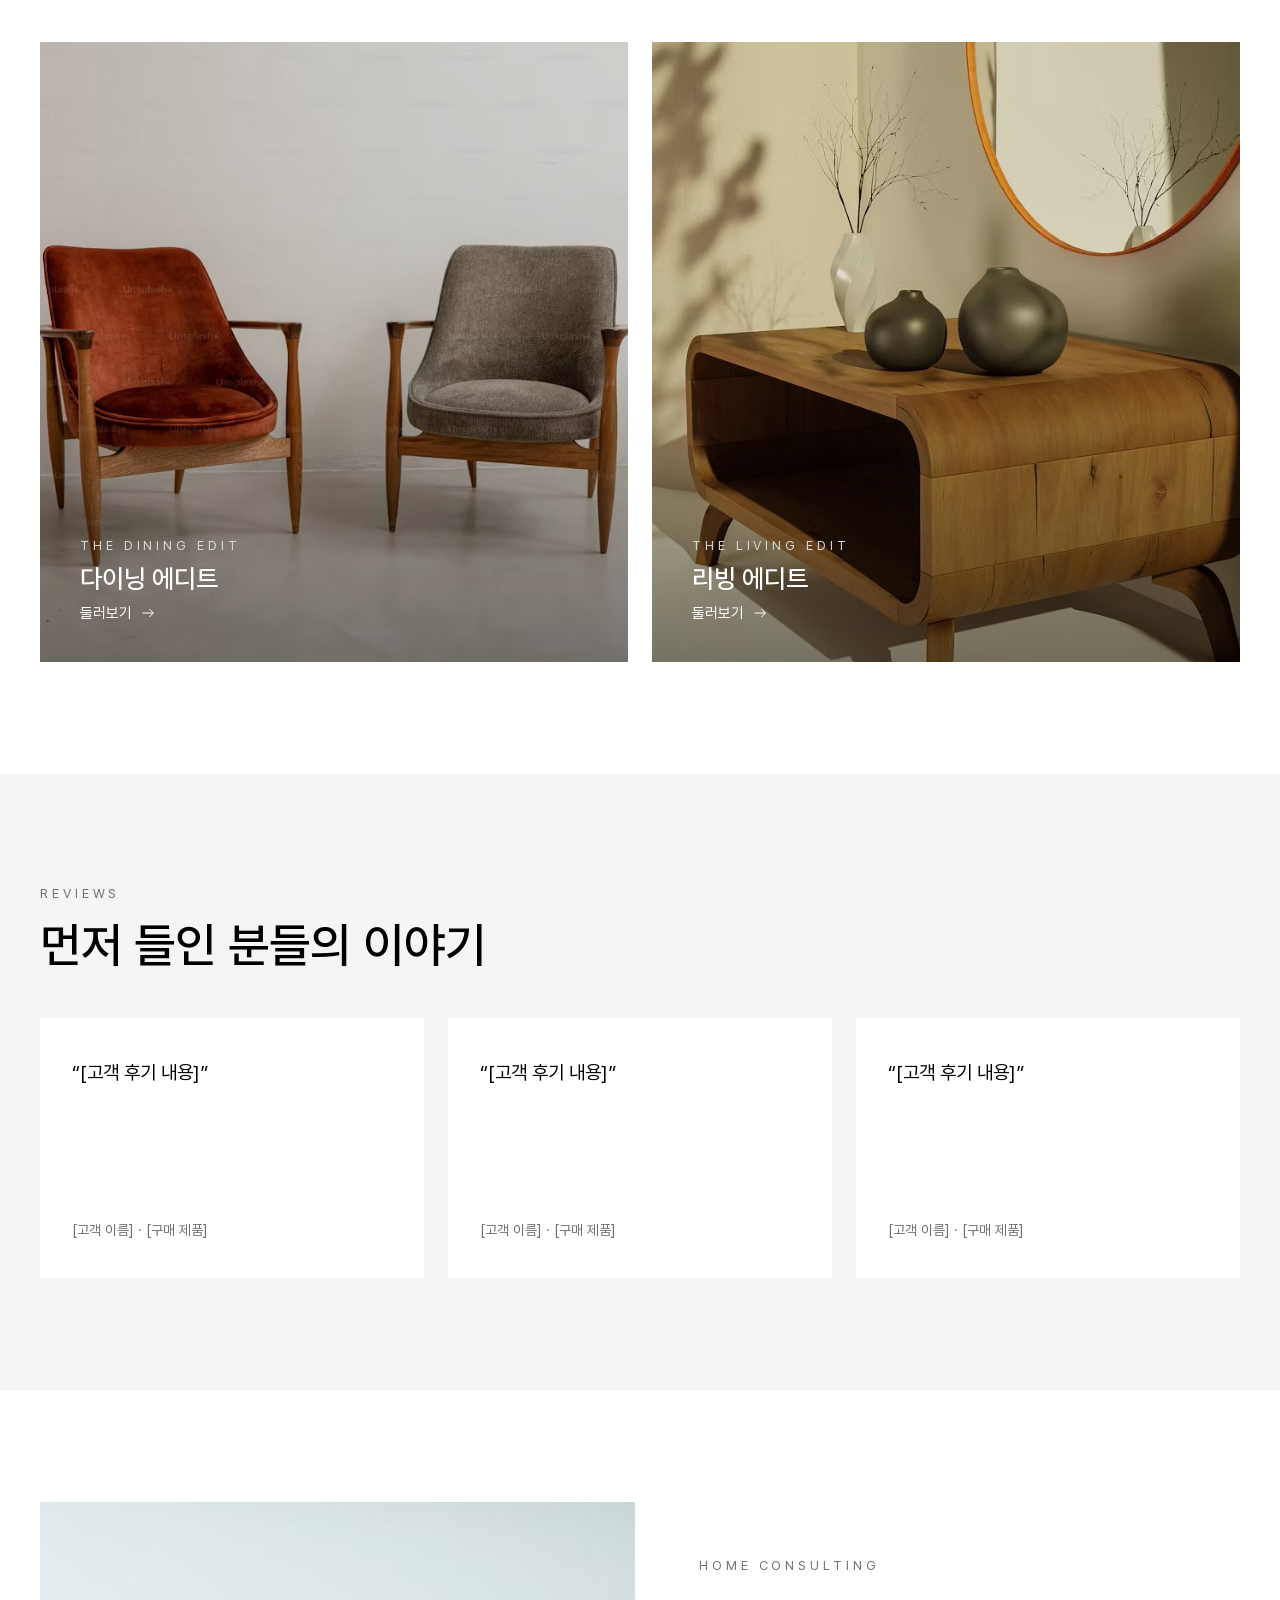
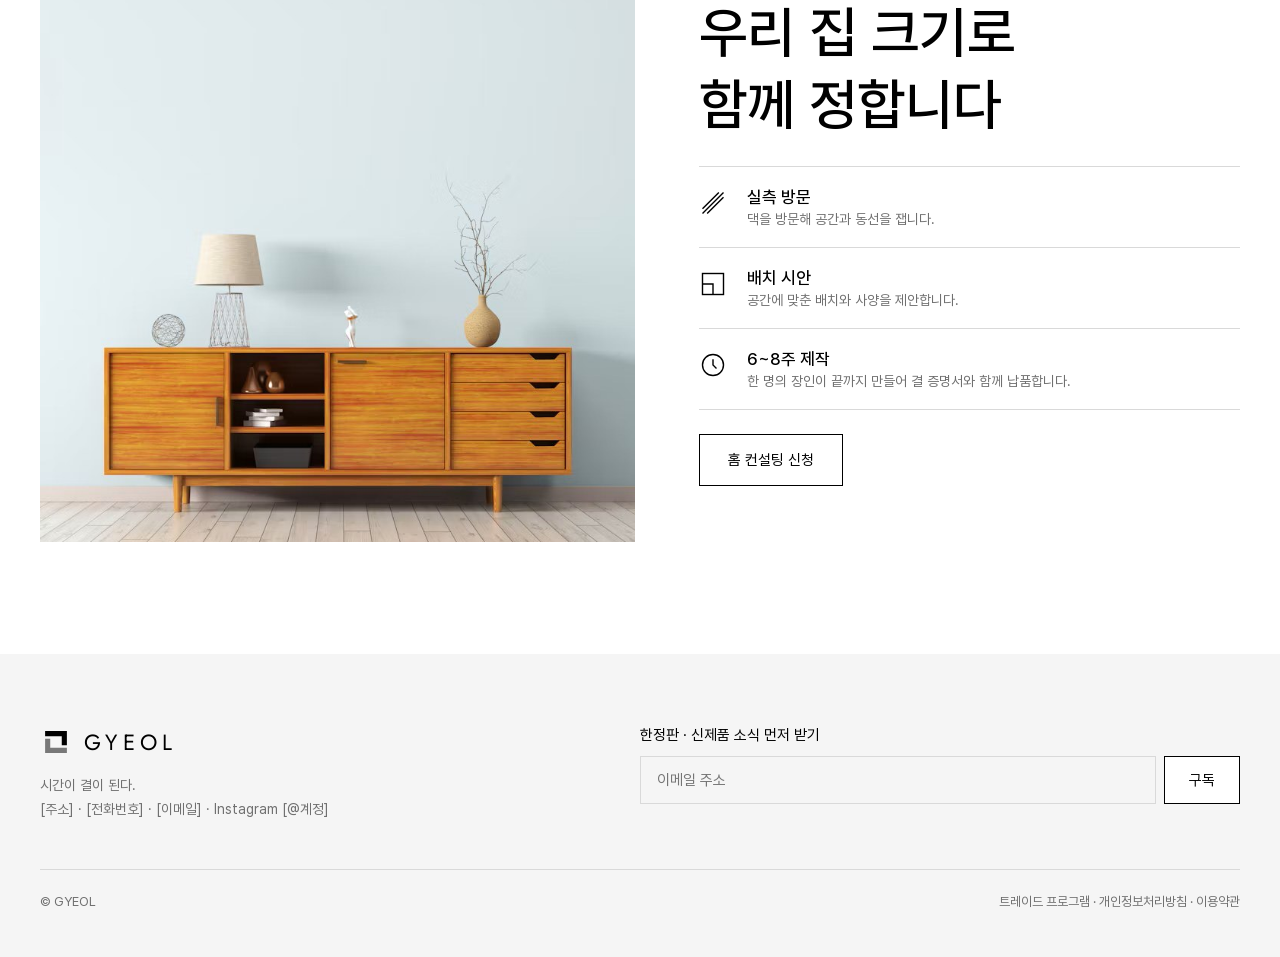
==== commit 479a2d79: "누락 사진 9장 채움 + 사진 5장 원본 화질로 교체, 바뀐 사진 alt 수정 Co-Authored-By: Claude Opus 5.5 <noreply@anthropic.com>" ====
--- a/index-wonder.html
+++ b/index-wonder.html
@@ -112,7 +112,7 @@
       <a class="w-dept card" href="collection.html"><div class="media"><img src="assets/img/chair.jpg" alt="초록 패브릭 시트의 원목 체어" style="object-position: center 70%"></div>체어</a>
       <a class="w-dept card" href="collection.html"><div class="media"><img src="assets/img/sofa.jpg" alt="햇살이 드는 벽 앞의 가죽 소파"></div>소파</a>
       <a class="w-dept card" href="collection.html"><div class="media"><img src="assets/img/sideboard.jpg" alt="흰 공간의 원목 사이드보드"></div>사이드보드</a>
-      <a class="w-dept card" href="collection.html"><div class="media"><img src="assets/img/coffee-table.jpg" alt="두꺼운 원목 상판의 낮은 센터 테이블"></div>센터 테이블</a>
+      <a class="w-dept card" href="collection.html"><div class="media"><img src="assets/img/coffee-table.jpg" alt="원목 프레임 라운지 체어와 원형 사이드 테이블"></div>센터 테이블</a>
       <a class="w-dept card" href="collection.html"><div class="media"><img src="assets/img/stools.jpg" alt="햇빛 아래 원목 상판 스툴"></div>스툴 · 벤치</a>
     </div>
   </section>
@@ -129,7 +129,7 @@
       </div>
     </div>
     <div class="w-band w-band--flip">
-      <div class="w-band__media"><img data-parallax="16" src="assets/img/coffee-table.jpg" alt="두꺼운 원목 상판의 낮은 센터 테이블"></div>
+      <div class="w-band__media"><img data-parallax="16" src="assets/img/coffee-table.jpg" alt="원목 프레임 라운지 체어와 원형 사이드 테이블"></div>
       <div class="w-band__copy">
         <div class="eyebrow">GYEOL 02 · MARU</div>
         <h2 class="h2">마루의 시선</h2>
@@ -138,7 +138,7 @@
       </div>
     </div>
     <div class="w-band">
-      <div class="w-band__media"><img data-parallax="16" src="assets/img/table-grain.jpg" alt="원목 센터 테이블의 모서리와 나뭇결"></div>
+      <div class="w-band__media"><img data-parallax="16" src="assets/img/table-grain.jpg" alt="원목 원형 테이블 상판의 나뭇결"></div>
       <div class="w-band__copy bg-surface">
         <div class="eyebrow">CRAFT · 결구</div>
         <h2 class="h2">맞물려야 오래갑니다</h2>
@@ -166,7 +166,7 @@
       <a class="w-product card" href="showroom.html" data-tags="dining"><div class="media"><img src="assets/img/armchairs.jpg" alt="나란히 놓인 원목 암체어 두 점"><img class="alt" src="assets/img/chair.jpg" alt=""></div><div class="line">GYEOL 01 · SOBAN</div><div class="title-row"><div class="h4">소반 암체어</div><div class="meta">[가격]</div></div><div class="meta">오크 · 가죽 시트</div></a>
       <a class="w-product card" href="showroom.html" data-tags="living"><div class="media"><span class="w-badge">신제품</span><img src="assets/img/sofa.jpg" alt="햇살이 드는 벽 앞의 가죽 소파"><img class="alt" src="assets/img/coffee-table.jpg" alt=""></div><div class="line">GYEOL 02 · MARU</div><div class="title-row"><div class="h4">마루 모듈 소파 3인</div><div class="meta">₩9,500,000부터</div></div><div class="meta">오크 프레임 · 리넨 패브릭</div></a>
       <a class="w-product card" href="showroom.html" data-tags="living first"><div class="media"><img src="assets/img/console-top.jpg" alt="원목 콘솔 위의 화병과 둥근 거울"><img class="alt" src="assets/img/console.jpg" alt=""></div><div class="line">GYEOL 02 · MARU</div><div class="title-row"><div class="h4">마루 라운지 체어</div><div class="meta">₩3,800,000부터</div></div><div class="meta">오크 · 베지터블 가죽</div></a>
-      <a class="w-product card" href="showroom.html" data-tags="living"><div class="media"><img src="assets/img/coffee-table.jpg" alt="두꺼운 원목 상판의 낮은 센터 테이블"><img class="alt" src="assets/img/table-grain.jpg" alt=""></div><div class="line">GYEOL 02 · MARU</div><div class="title-row"><div class="h4">마루 센터 테이블</div><div class="meta">[가격]</div></div><div class="meta">체리 · 낮은 좌식 높이</div></a>
+      <a class="w-product card" href="showroom.html" data-tags="living"><div class="media"><img src="assets/img/coffee-table.jpg" alt="원목 프레임 라운지 체어와 원형 사이드 테이블"><img class="alt" src="assets/img/table-grain.jpg" alt=""></div><div class="line">GYEOL 02 · MARU</div><div class="title-row"><div class="h4">마루 센터 테이블</div><div class="meta">[가격]</div></div><div class="meta">체리 · 낮은 좌식 높이</div></a>
       <a class="w-product card" href="showroom.html" data-tags="living first"><div class="media"><img src="assets/img/console.jpg" alt="곡선 원목 콘솔과 도자 화병"><img class="alt" src="assets/img/stools.jpg" alt=""></div><div class="line">GYEOL 02 · MARU</div><div class="title-row"><div class="h4">마루 사이드 테이블</div><div class="meta">[가격]</div></div><div class="meta">오크 · 원형</div></a>
     </div>
   </section>
@@ -194,7 +194,7 @@
     <div class="w-scroller">
       <a class="card" href="#stories"><div class="media"><img src="assets/img/sofa.jpg" alt="햇살이 드는 벽 앞의 가죽 소파"></div><div class="meta" style="font-size: 13px">[지역] · 34평 아파트 · 부부</div><div style="font-size: 19px; font-weight: 500">이사 대신 거실 하나를 다시 짠 집</div></a>
       <a class="card" href="#stories"><div class="media"><img src="assets/img/console-top.jpg" alt="원목 콘솔 위의 화병과 둥근 거울"></div><div class="meta" style="font-size: 13px">[지역] · 오피스텔 · 1인</div><div style="font-size: 19px; font-weight: 500">작은 집의 첫 번째 좋은 의자</div></a>
-      <a class="card" href="#stories"><div class="media"><img src="assets/img/bentwood.jpg" alt="곡목 체어의 등받이와 좌판 디테일"></div><div class="meta" style="font-size: 13px">[지역] · 단독주택 · 가족</div><div style="font-size: 19px; font-weight: 500">아이에게 물려줄 식탁</div></a>
+      <a class="card" href="#stories"><div class="media"><img src="assets/img/bentwood.jpg" alt="곡선 팔걸이의 원목 체어와 낮은 원형 테이블"></div><div class="meta" style="font-size: 13px">[지역] · 단독주택 · 가족</div><div style="font-size: 19px; font-weight: 500">아이에게 물려줄 식탁</div></a>
       <a class="card" href="#stories"><div class="media"><img src="assets/img/sideboard-room.jpg" alt="빈 벽 앞의 원목 사이드보드"></div><div class="meta" style="font-size: 13px">[지역] · 20평 아파트 · 1인</div><div style="font-size: 19px; font-weight: 500">[이야기 제목]</div></a>
       <a class="card" href="#stories"><div class="media"><img src="assets/img/armchairs.jpg" alt="나란히 놓인 원목 암체어 두 점"></div><div class="meta" style="font-size: 13px">[지역] · 주택 · 부부</div><div style="font-size: 19px; font-weight: 500">[이야기 제목]</div></a>
     </div>
